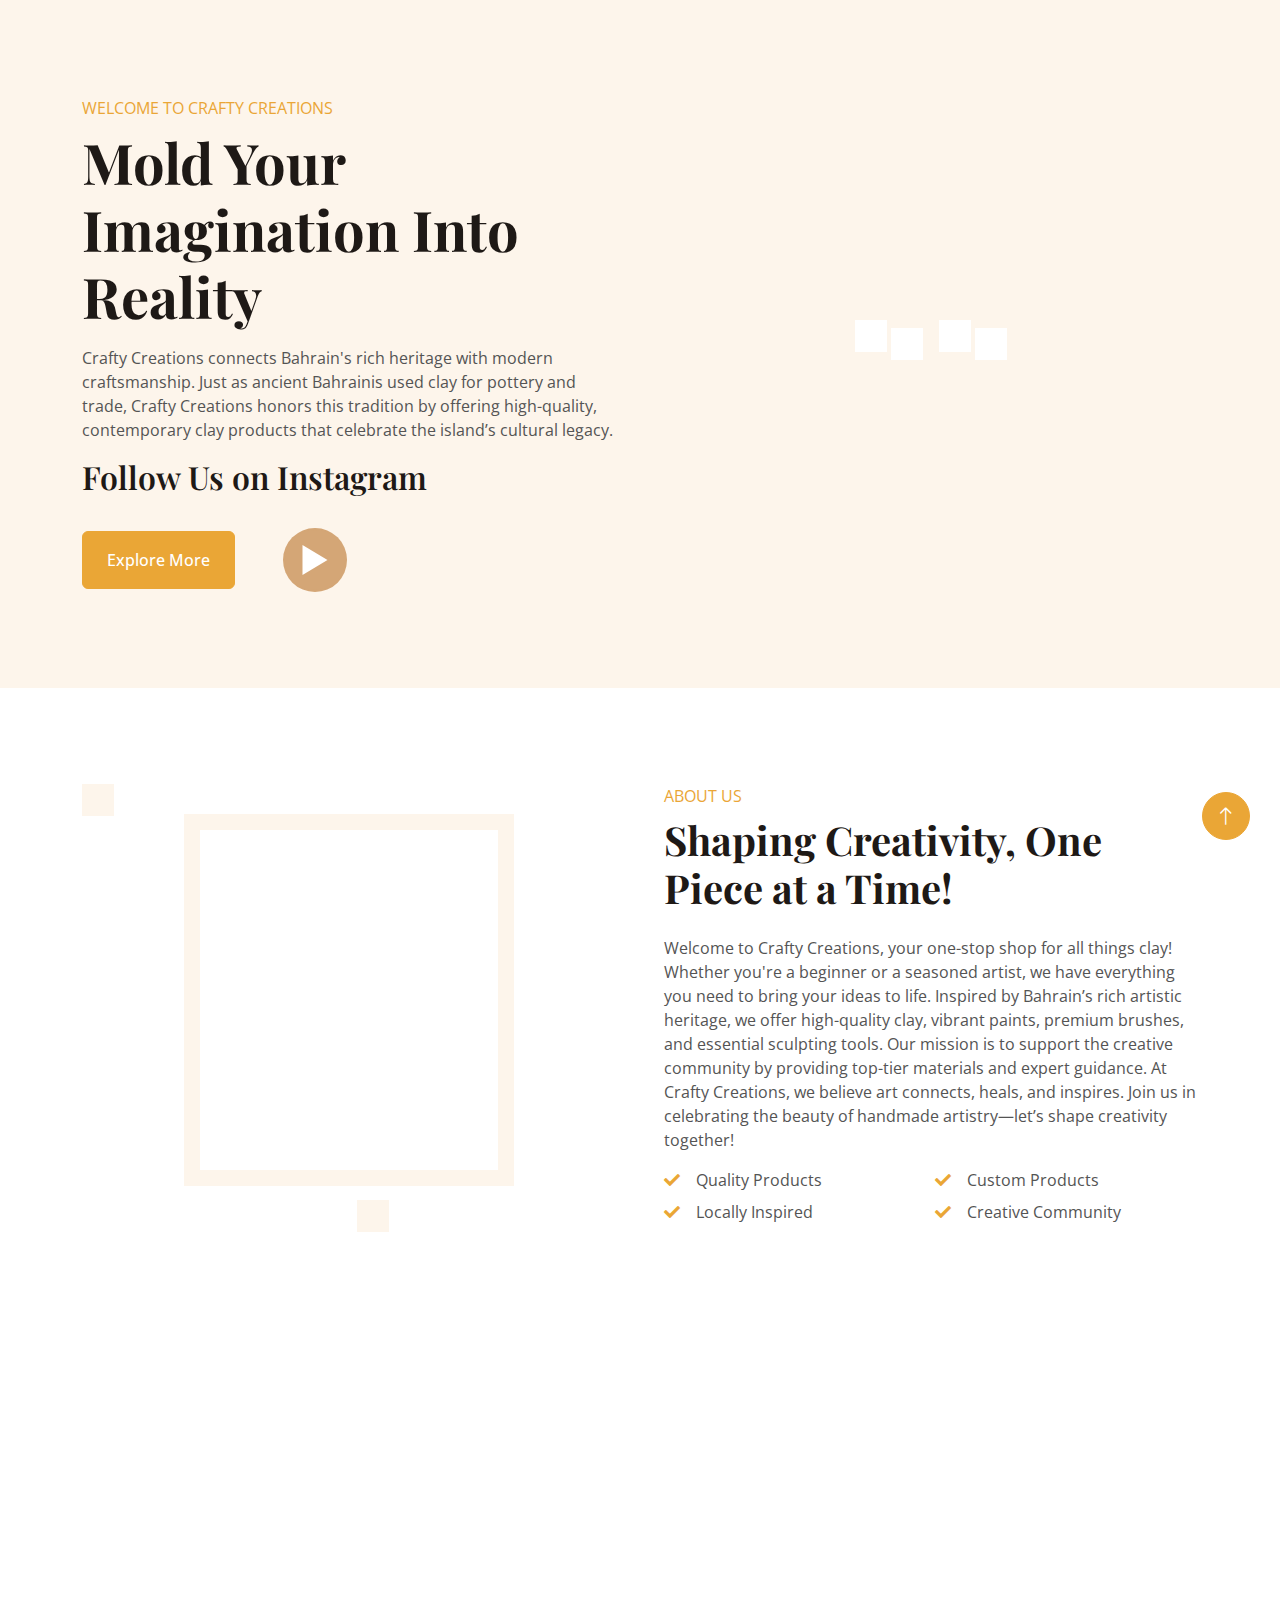
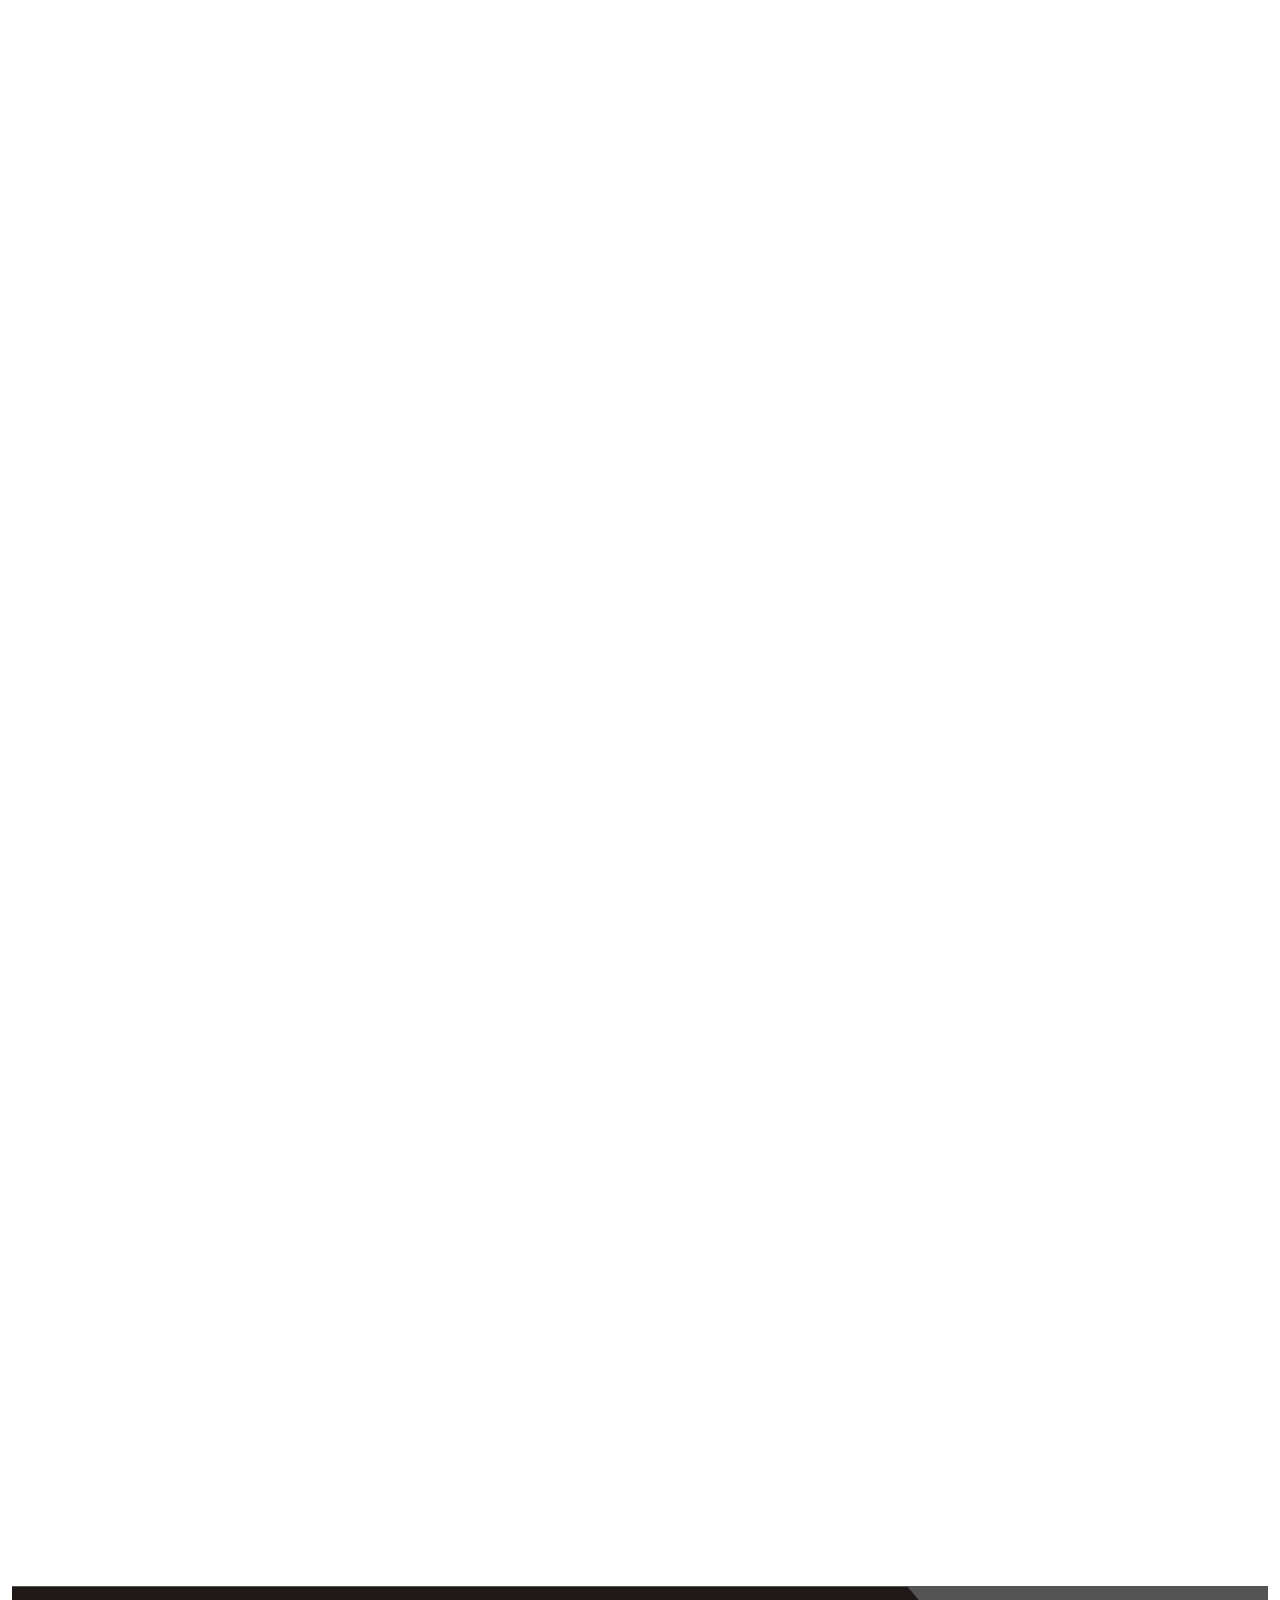
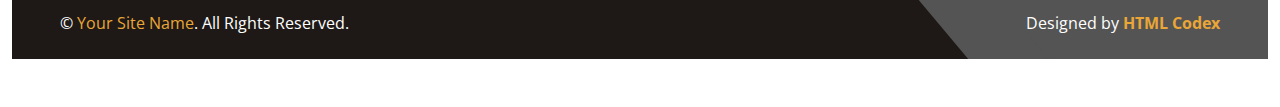
==== index.html @ e0c233e7 "Initial commit" ====
<!DOCTYPE html>
<html lang="en">

<head>
    <meta charset="utf-8">
    <title>Crafty Creations</title>
    <meta content="width=device-width, initial-scale=1.0" name="viewport">
    <meta content="" name="keywords">
    <meta content="" name="description">

    <!-- Favicon -->
    <link href="img/favicon.ico" rel="icon">

    <!-- Google Web Fonts -->
    <link rel="preconnect" href="https://fonts.googleapis.com">
    <link rel="preconnect" href="https://fonts.gstatic.com" crossorigin>
    <link
        href="https://fonts.googleapis.com/css2?family=Open+Sans:wght@400;500;600&family=Playfair+Display:wght@500;600;700&display=swap"
        rel="stylesheet">

    <!-- Icon Font Stylesheet -->
    <link href="https://cdnjs.cloudflare.com/ajax/libs/font-awesome/5.10.0/css/all.min.css" rel="stylesheet">
    <link href="https://cdn.jsdelivr.net/npm/bootstrap-icons@1.4.1/font/bootstrap-icons.css" rel="stylesheet">

    <!-- Libraries Stylesheet -->
    <link href="lib/animate/animate.min.css" rel="stylesheet">
    <link href="lib/owlcarousel/assets/owl.carousel.min.css" rel="stylesheet">
    <link href="lib/lightbox/css/lightbox.min.css" rel="stylesheet">

    <!-- Customized Bootstrap Stylesheet -->
    <link href="css/bootstrap.min.css" rel="stylesheet">

    <!-- Template Stylesheet -->
    <link href="css/style.css" rel="stylesheet">
</head>

<body>
    <!-- Spinner Start -->
    <div id="spinner"
        class="show bg-white position-fixed translate-middle w-100 vh-100 top-50 start-50 d-flex align-items-center justify-content-center">
        <div class="spinner-grow text-primary" role="status"></div>
    </div>
    <!-- Spinner End -->


    <!-- Navbar Start -->
    <nav class="navbar navbar-expand-lg bg-white navbar-light fixed-top shadow py-lg-0 px-4 px-lg-5 wow fadeIn"
        data-wow-delay="0.1s">
        <a href="index.html" class="navbar-brand d-block d-lg-none">
            <h1 class="text-primary">Crafty Creations</h1>
        </a>
        <button type="button" class="navbar-toggler" data-bs-toggle="collapse" data-bs-target="#navbarCollapse">
            <span class="navbar-toggler-icon"></span>
        </button>
        <div class="collapse navbar-collapse justify-content-between py-4 py-lg-0" id="navbarCollapse">
            <div class="navbar-nav ms-auto py-0">
                <a href="index.html" class="nav-item nav-link active">Home</a>
                <a href="about.html" class="nav-item nav-link">About</a>
                <a href="service.html" class="nav-item nav-link">Services</a>
            </div>
            <a href="index.html" class="navbar-brand bg-primary py-2 px-4 mx-3 d-none d-lg-block">
                <h1 class="text-white">Crafty Creations</h1>
            </a>
            <div class="navbar-nav me-auto py-0">
                <a href="project.html" class="nav-item nav-link">Projects</a>
                <div class="nav-item dropdown">
                    <a href="#" class="nav-link dropdown-toggle" data-bs-toggle="dropdown">Pages</a>
                    <div class="dropdown-menu rounded-0 shadow-sm border-0 m-0">
                        <a href="feature.html" class="dropdown-item">Features</a>
                        
                        <a href="404.html" class="dropdown-item">404 Page</a>
                    </div>
                </div>
                <a href="contact.html" class="nav-item nav-link">Contact</a>
            </div>
        </div>
    </nav>
    <!-- Navbar End -->


    <!-- Header Start -->
    <div class="container-fluid hero-header bg-light py-5 mb-5">
        <div class="container py-5">
            <div class="row g-5 align-items-center">
                <div class="col-lg-6">
                    <p class="text-primary text-uppercase mb-2 animated slideInDown">Welcome To Crafty Creations</p>
                    <h1 class="display-4 mb-3 animated slideInDown">Mold Your Imagination Into Reality</h1>
                    <p class="animated slideInDown">Crafty Creations connects Bahrain's rich heritage with modern craftsmanship. Just as ancient Bahrainis used clay for pottery and trade, Crafty Creations honors this tradition by offering high-quality, contemporary clay products that celebrate the island’s cultural legacy.</p>
                    <link rel="stylesheet"
                        href="https://cdnjs.cloudflare.com/ajax/libs/font-awesome/5.15.4/css/all.min.css">
    
                    <h2>Follow Us on Instagram</h2>
                    <div class="d-flex align-items-center pt-4 animated slideInDown">
                        <a href="service.html" class="btn btn-primary py-3 px-4 me-5">Explore More</a>
                        <!-- Play button with proper play symbol -->
                        <button type="button" class="btn-play" onclick="playInstagramReel()">
                            <span class="play-icon"></span>
                        </button>
                    </div>
                    <div id="instagramEmbed" style="display:none;">
                        <blockquote class="instagram-media"
                            data-instgrm-permalink="https://www.instagram.com/reel/DGLO7J0oOWx/?utm_source=ig_embed&amp;utm_campaign=loading"
                            data-instgrm-version="14"></blockquote>
                    </div>
                    <script async src="https://www.instagram.com/embed.js"></script>
                    <script>
                        function playInstagramReel() {
                            document.getElementById('instagramEmbed').style.display = 'block';
                            window.instgrm.Embeds.process();
                        }
                    </script>
                </div>
                <div class="col-lg-6 animated fadeIn">
                    <div class="row g-3">
                        <div class="col-6 text-end">
                            <img class="img-fluid bg-white p-3 w-100 mb-3" src="c:\Users\Rayed Tirmizi\Downloads\WhatsApp Image 2025-02-18 at 14.13.58.jpeg" alt="">
                            <img class="img-fluid bg-white p-3 w-50" src="c:\Users\Rayed Tirmizi\Downloads\WhatsApp Image 2025-02-18 at 14.13.58 (1).jpeg" alt="">
                        </div>
                        <div class="col-6">
                            <img class="img-fluid bg-white p-3 w-50 mb-3" src="c:\Users\Rayed Tirmizi\Downloads\WhatsApp Image 2025-02-18 at 14.13.59.jpeg" alt="">
                            <img class="img-fluid bg-white p-3 w-100" src="c:\Users\Rayed Tirmizi\Downloads\WhatsApp Image 2025-02-18 at 14.14.00.jpeg" alt="">
                        </div>
                    </div>
                </div>
            </div>
        </div>
    </div>
    
    <!-- Header End -->


    <!-- Video Modal Start -->
    <div class="modal modal-video fade" id="videoModal" tabindex="-1" aria-labelledby="exampleModalLabel"
        aria-hidden="true">
        <div class="modal-dialog">
            <div class="modal-content rounded-0">
                <div class="modal-header">
                    <h3 class="modal-title" id="exampleModalLabel">Youtube Video</h3>
                    <button type="button" class="btn-close" data-bs-dismiss="modal" aria-label="Close"></button>
                </div>
                <div class="modal-body">
                    <!-- 16:9 aspect ratio -->
                    <div class="ratio ratio-16x9">
                        <iframe class="embed-responsive-item" src="" id="video" allowfullscreen
                            allowscriptaccess="always" allow="autoplay"></iframe>
                    </div>
                </div>
            </div>
        </div>
    </div>
    <!-- Video Modal End -->


    <!-- About Start -->
    <div class="container-xxl py-5">
        <div class="container">
            <div class="row g-5">
                <div class="col-lg-6 wow fadeInUp" data-wow-delay="0.1s">
                    <div class="row g-3 img-twice position-relative h-100">
                        <div class="col-6">
                            <img class="img-fluid bg-light p-3" src="c:\Users\Rayed Tirmizi\Downloads\WhatsApp Image 2025-02-19 at 10.46.12.jpeg" alt="">
                        </div>
                        <div class="col-6 align-self-end">
                            <img class="img-fluid bg-light p-3" src="c:\Users\Rayed Tirmizi\Downloads\WhatsApp Image 2025-02-19 at 10.46.40.jpeg" alt="">
                        </div>
                    </div>
                </div>
                <div class="col-lg-6 wow fadeInUp" data-wow-delay="0.5s">
                    <div class="h-100">
                        <p class="text-primary text-uppercase mb-2">About Us</p>
                        <h1 class="display-6 mb-4">Shaping Creativity, One Piece at a Time!</h1>
                        <p>Welcome to Crafty Creations, your one-stop shop for all things clay! Whether you're a beginner or a seasoned artist, we have everything you need to bring your ideas to life. Inspired by Bahrain’s rich artistic heritage, we offer high-quality clay, vibrant paints, premium brushes, and essential sculpting tools. Our mission is to support the creative community by providing top-tier materials and expert guidance. At Crafty Creations, we believe art connects, heals, and inspires. Join us in celebrating the beauty of handmade artistry—let’s shape creativity together!</p>
                        <div class="row g-2 mb-4">
                            <div class="col-sm-6">
                                <i class="fa fa-check text-primary me-3"></i>Quality Products
                            </div>
                            <div class="col-sm-6">
                                <i class="fa fa-check text-primary me-3"></i>Custom Products
                            </div>
                            <div class="col-sm-6">
                                <i class="fa fa-check text-primary me-3"></i>Locally Inspired
                            </div>
                            <div class="col-sm-6">
                                <i class="fa fa-check text-primary me-3"></i>Creative Community
                            </div>
                        </div>
                    </div>
                </div>
            </div>
        </div>
    </div>
    <!-- About End -->


    <!-- Facts Start -->
    <div class="container-xxl py-5">
        <div class="container">
            <div class="text-center mx-auto wow fadeInUp" data-wow-delay="0.1s" style="max-width: 500px;">
                <p class="text-primary text-uppercase mb-2">Why Choose Us!</p>
                <h1 class="display-6 mb-5">Choose Excellence, Choose Crafty Creations</h1>
            </div>
            <div class="row g-3">
                <div class="col-lg-4 col-md-6 pt-lg-5 wow fadeInUp" data-wow-delay="0.1s">
                    <div class="fact-item bg-light text-center h-100 p-5">
                        
                        <h4 class="mb-3">Top-Quality Materials</h4>
                        <span>We offer only the highest quality clay, paints, brushes, and tools, ensuring your art projects stand the test of time.</span>
                    </div>
                </div>
                <div class="col-lg-4 col-md-6 wow fadeInUp" data-wow-delay="0.3s">
                    <div class="fact-item bg-light text-center h-100 p-5">
                        
                        <h4 class="mb-3">Bahrain-Inspired Craftsmanship</h4>
                        <span>Each of our products is infused with the rich cultural heritage of Bahrain, adding a unique flair to your creations.</span>
                    </div>
                </div>
                <div class="col-lg-4 col-md-6 pt-lg-5 wow fadeInUp" data-wow-delay="0.5s">
                    <div class="fact-item bg-light text-center h-100 p-5">
                      
                        <h4 class="mb-3">Wide Range of Products</h4>
                        <span> From premium clays to decorative brushes and specialty tools, we provide everything you need in one place, making it easier for you to create.</span>
                    </div>
                </div>
            </div>
        </div>
    </div>
    <!-- Facts End -->


    <!-- Service Start -->
    <div class="container-xxl py-5">
        <div class="container">
            <div class="text-center mx-auto mb-5 wow fadeInUp" data-wow-delay="0.1s" style="max-width: 500px;">
                <p class="text-primary text-uppercase mb-2">Our Product</p>
                <h1 class="display-6 mb-0">Capture the Essence of Creativity with Our Unique Collections.</h1>
            </div>
            <div class="row g-3">
                <div class="col-lg-3 col-md-6 wow fadeInUp" data-wow-delay="0.1s">
                    <div class="row g-3">
                        <div class="col-12">
                            <div class="project-item">
                                <img class="img-fluid" src="c:\Users\Rayed Tirmizi\Downloads\QC4A9918.jpg" alt="">
                                <a class="project-title h5 mb-0" href="img/project-5.jpg" data-lightbox="project">
                                 Dilman Starter
                                </a>
                            </div>
                        </div>
                        <div class="col-12">
                            <div class="project-item">
                                <img class="img-fluid" src="c:\Users\Rayed Tirmizi\Downloads\QC4A9944.jpg" alt="">
                                <a class="project-title h5 mb-0" href="img/project-1.jpg" data-lightbox="project">
                                    Dilman grand
                                </a>
                            </div>
                        </div>
                    </div>
                </div>
                <div class="col-lg-3 col-md-6 wow fadeInUp" data-wow-delay="0.3s">
                    <div class="row g-3">
                        <div class="col-12">
                            <div class="project-item">
                                <img class="img-fluid" src="c:\Users\Rayed Tirmizi\Downloads\QC4A9938.jpg" alt="">
                                <a class="project-title h5 mb-0" href="img/project-2.jpg" data-lightbox="project">
                                    Pearl of the gulf
                                </a>
                            </div>
                        </div>
                        <div class="col-12">
                            <div class="project-item">
                                <img class="img-fluid" src="c:\Users\Rayed Tirmizi\Downloads\QC4A9944.jpg" alt="">
                                <a class="project-title h5 mb-0" href="img/project-6.jpg" data-lightbox="project">
                                  Mini Dilman Potter
                                </a>
                            </div>
                        </div>
                    </div>
                </div>
                <div class="col-lg-3 col-md-6 wow fadeInUp" data-wow-delay="0.5s">
                    <div class="row g-3">
                        <div class="col-12">
                            <div class="project-item">
                                <img class="img-fluid" src="c:\Users\Rayed Tirmizi\Downloads\QC4A9944.jpg" alt="">
                                <a class="project-title h5 mb-0" href="img/project-7.jpg" data-lightbox="project">
                                    Souq Set
                                </a>
                            
                        </div>
                    </div>
                </div>
            </div>
        </div>
    </div>
    <!-- Service End -->


    <!-- Project Start -->
    <div class="container-xxl py-5">
        <div class="container">
            <div class="text-center mx-auto mb-5 wow fadeInUp" data-wow-delay="0.1s" style="max-width: 500px;">
                <p class="text-primary text-uppercase mb-2">Inspiration Hub</p>
                <h1 class="display-6 mb-0">Inspiring Your Next Masterpiece</h1>
            </div>
            <div class="row g-3">
                <div class="col-lg-3 col-md-6 wow fadeInUp" data-wow-delay="0.1s">
                    <div class="row g-3">
                        <div class="col-12">
                            <div class="project-item">
                                <img class="img-fluid" src="c:\Users\Rayed Tirmizi\Downloads\68bb81dae8a74ec47cb810b13fac7555.jpg" alt="">
                                <a class="project-title h5 mb-0" href="img/project-5.jpg" data-lightbox="project">
                                    incense stick holder
                                </a>
                            </div>
                        </div>
                        <div class="col-12">
                            <div class="project-item">
                                <img class="img-fluid" src="c:\Users\Rayed Tirmizi\Downloads\IMG_6633-1.jpeg" alt="">
                                <a class="project-title h5 mb-0" href="img/project-1.jpg" data-lightbox="project">
                                    Affectionate Art
                                </a>
                            </div>
                        </div>
                    </div>
                </div>
                <div class="col-lg-3 col-md-6 wow fadeInUp" data-wow-delay="0.3s">
                    <div class="row g-3">
                        <div class="col-12">
                            <div class="project-item">
                                <img class="img-fluid" src="c:\Users\Rayed Tirmizi\Downloads\xdk31ef0ji291.webp" alt="">
                                <a class="project-title h5 mb-0" href="img/project-2.jpg" data-lightbox="project">
                                    ClayVision Mug
                                </a>
                            </div>
                        </div>
                        <div class="col-12">
                            <div class="project-item">
                                <img class="img-fluid" src="c:\Users\Rayed Tirmizi\Downloads\675904954c80290a783af034b1f913fa.jpg" alt="">
                                <a class="project-title h5 mb-0" href="img/project-6.jpg" data-lightbox="project">
                                    The Jewel Keeper
                                </a>
                            </div>
                        </div>
                    </div>
                </div>
                <div class="col-lg-3 col-md-6 wow fadeInUp" data-wow-delay="0.5s">
                    <div class="row g-3">
                        <div class="col-12">
                            <div class="project-item">
                                <img class="img-fluid" src="c:\Users\Rayed Tirmizi\Downloads\2d365665f69b2cad102252dfb1f46785.jpg" alt="">
                                <a class="project-title h5 mb-0" href="img/project-7.jpg" data-lightbox="project">
                                    Sculpted XO Game
                                </a>
                            </div>
                        </div>
                        <div class="col-12">
                            <div class="project-item">
                                <img class="img-fluid" src="c:\Users\Rayed Tirmizi\Downloads\9e01523072ebdec8566aea7abc01f1b8.jpg" alt="">
                                <a class="project-title h5 mb-0" href="img/project-3.jpg" data-lightbox="project">
                                    Clay Sip
                                </a>
                            </div>
                        </div>
                    </div>
                </div>
                <div class="col-lg-3 col-md-6 wow fadeInUp" data-wow-delay="0.7s">
                    <div class="row g-3">
                        <div class="col-12">
                            <div class="project-item">
                                <img class="img-fluid" src="c:\Users\Rayed Tirmizi\Downloads\00ca5377c846350bc6e32de6713359bc - Copy.jpg" alt="">
                                <a class="project-title h5 mb-0" href="img/project-4.jpg" data-lightbox="project">
                                    Clay Blossom
                                </a>
                            </div>
                        </div>
                        <div class="col-12">
                            <div class="project-item">
                                <img class="img-fluid" src="c:\Users\Rayed Tirmizi\Downloads\64bcd21c46293c4bdbabb92df45fcedb.jpg" alt="">
                                <a class="project-title h5 mb-0" href="img/project-8.jpg" data-lightbox="project">
                                    OctoSculpt
                                </a>
                            </div>
                        </div>
                    </div>
                </div>
            </div>
        </div>
    </div>
    <!-- Project End -->


   


   


    <!-- Footer Start -->
    <div class="container-fluid footer position-relative bg-dark text-white-50 mt-5 py-5 px-4 px-lg-5 wow fadeIn" data-wow-delay="0.1s">
        <div class="row g-5 py-5">
            <div class="col-lg-6 pe-lg-5">
                <a href="index.html" class="navbar-brand">
                    <h1 class="display-5 text-primary">Crafty Creations</h1>
                </a>
                <p> Crafty Creations connects Bahrain's rich heritage with modern craftsmanship. Just as ancient Bahrainis used clay for pottery and trade, Crafty Creations honors this tradition by offering high-quality, contemporary clay products that celebrate the island’s cultural legacy..</p>
                <p><i class="fa fa-map-marker-alt me-2"></i>Marassi Galleria Mall </p>
                <p><i class="fa fa-phone-alt me-2"></i>39800680</p>
                <p><i class="fa fa-envelope me-2"></i>Craftycreationsbahrain@gmail.com</p>
                <div class="d-flex justify-content-start mt-4">
                    <a class="btn btn-square btn-outline-primary rounded-circle me-2" href="#"><i class="fab fa-twitter"></i></a>
                    <a class="btn btn-square btn-outline-primary rounded-circle me-2" href="#"><i class="fab fa-facebook-f"></i></a>
                    <a class="btn btn-square btn-outline-primary rounded-circle me-2" href="#"><i class="fab fa-linkedin-in"></i></a>
                    <a class="btn btn-square btn-outline-primary rounded-circle me-2" href="#"><i class="fab fa-instagram"></i></a>
                </div>
            </div>
            <div class="col-lg-6 ps-lg-5">
                <div class="row g-5">
                    <div class="col-sm-6">
                        <h4 class="text-light mb-4">Quick Links</h4>
                        <a class="btn btn-link" href="">About Us</a>
                        <a class="btn btn-link" href="">Contact Us</a>
                        <a class="btn btn-link" href="">Our Services</a>
                        <a class="btn btn-link" href="">Terms & Condition</a>
                        <a class="btn btn-link" href="">Support</a>
                    </div>
                    <div class="col-sm-6">
                        <h4 class="text-light mb-4">Popular Links</h4>
                        <a class="btn btn-link" href="">About Us</a>
                        <a class="btn btn-link" href="">Contact Us</a>
                        <a class="btn btn-link" href="">Our Services</a>
                        <a class="btn btn-link" href="">Terms & Condition</a>
                        <a class="btn btn-link" href="">Support</a>
                    </div>
                    <div class="col-sm-12">
                        <h4 class="text-light mb-4">Newsletter</h4>
                        <div class="w-100">
                            <div class="input-group">
                                <input type="text" class="form-control border-0 bg-secondary" style="padding: 20px 30px;" placeholder="Your Email Address"><button class="btn btn-primary px-4">Sign Up</button>
                            </div>
                        </div>
                    </div>
                </div>
            </div>
        </div>
    </div>
    <!-- Footer End -->


    <!-- Copyright Start -->
    <div class="container-fluid bg-dark text-white border-top border-secondary px-0">
        <div class="d-flex flex-column flex-md-row justify-content-between">
            <div class="py-4 px-5 text-center text-md-start">
                <p class="mb-0">&copy; <a class="text-primary" href="#">Your Site Name</a>. All Rights Reserved.</p>
            </div>
            <div class="py-4 px-5 bg-secondary footer-shape position-relative text-center text-md-end">
                <!--/*** This template is free as long as you keep the footer author’s credit link/attribution link/backlink. If you'd like to use the template without the footer author’s credit link/attribution link/backlink, you can purchase the Credit Removal License from "https://htmlcodex.com/credit-removal". Thank you for your support. ***/-->
                <p class="mb-0">Designed by <a class="text-primary fw-bold" href="https://htmlcodex.com">HTML Codex</a>
                </p>
            </div>
        </div>
    </div>
    <!-- Copyright End -->


    <!-- Back to Top -->
    <a href="#" class="btn btn-lg btn-primary btn-lg-square rounded-circle back-to-top"><i
            class="bi bi-arrow-up"></i></a>


    <!-- JavaScript Libraries -->
    <script src="https://code.jquery.com/jquery-3.4.1.min.js"></script>
    <script src="https://cdn.jsdelivr.net/npm/bootstrap@5.0.0/dist/js/bootstrap.bundle.min.js"></script>
    <script src="lib/wow/wow.min.js"></script>
    <script src="lib/easing/easing.min.js"></script>
    <script src="lib/waypoints/waypoints.min.js"></script>
    <script src="lib/counterup/counterup.min.js"></script>
    <script src="lib/owlcarousel/owl.carousel.min.js"></script>
    <script src="lib/lightbox/js/lightbox.min.js"></script>

    <!-- Template Javascript -->
    <script src="js/main.js"></script>
</body>

</html>
---- css/style.css ----
/********** Template CSS **********/
:root {
    --primary: #d4a676;
    --secondary: #545454;
    --light: #FDF5EB;
    --dark: #1E1916;
}

.back-to-top {
    position: fixed;
    display: none;
    right: 30px;
    bottom: 60px;
    z-index: 99;
}
.btn-play {
    width: 70px;
    height: 70px;
    border: none;
    background-color: transparent;
    position: relative;
    cursor: pointer;
    transition: transform 0.3s ease;
}

.btn-play .play-icon {
    position: absolute;
    top: 50%;
    left: 50%;
    transform: translate(-50%, -50%) rotate(0deg);
    width: 0;
    height: 0;
    border-left: 25px solid white;
    border-top: 15px solid transparent;
    border-bottom: 15px solid transparent;
}

.btn-play:hover {
    transform: scale(1.1);
}

/*** Spinner ***/
#spinner {
    opacity: 0;
    visibility: hidden;
    transition: opacity .5s ease-out, visibility 0s linear .5s;
    z-index: 99999;
}

#spinner.show {
    transition: opacity .5s ease-out, visibility 0s linear 0s;
    visibility: visible;
    opacity: 1;
}


/*** Button ***/
.btn {
    font-weight: 500;
    transition: .5s;
}

.btn.btn-primary {
    color: #FFFFFF;
}

.btn-square {
    width: 38px;
    height: 38px;
}

.btn-sm-square {
    width: 32px;
    height: 32px;
}

.btn-lg-square {
    width: 48px;
    height: 48px;
}

.btn-square,
.btn-sm-square,
.btn-lg-square {
    padding: 0;
    display: flex;
    align-items: center;
    justify-content: center;
    font-weight: normal;
}


/*** Navbar ***/
.navbar.fixed-top {
    display: none;
    transition: .5s;
}

.navbar .navbar-nav .nav-link {
    padding: 20px 15px;
    color: var(--dark);
    font-size: 18px;
    font-weight: 600;
    outline: none;
}

.navbar .navbar-nav .nav-link:hover,
.navbar .navbar-nav .nav-link.active {
    color: var(--primary);
}

@media (max-width: 991.98px) {
    .navbar .navbar-nav .nav-link  {
        padding: 10px 0;
    }
}

.navbar .dropdown-toggle::after {
    border: none;
    content: "\f107";
    font-family: "Font Awesome 5 Free";
    font-weight: 900;
    vertical-align: middle;
    margin-left: 8px;
}

@media (min-width: 992px) {
    .navbar .nav-item .dropdown-menu {
        display: block;
        border: none;
        margin-top: 0;
        top: 150%;
        right: 15px;
        opacity: 0;
        visibility: hidden;
        transition: .5s;
    }

    .navbar .nav-item:hover .dropdown-menu {
        top: 100%;
        visibility: visible;
        transition: .5s;
        opacity: 1;
    }
}


/*** Header ***/
.btn-play {
    position: relative;
    display: block;
    box-sizing: content-box;
    width: 16px;
    height: 26px;
    border-radius: 100%;
    border: none;
    outline: none !important;
    padding: 18px 20px 20px 28px;
    background: var(--primary);
}

.btn-play:before {
    content: "";
    position: absolute;
    z-index: 0;
    left: 50%;
    top: 50%;
    transform: translateX(-50%) translateY(-50%);
    display: block;
    width: 60px;
    height: 60px;
    background: var(--primary);
    border-radius: 100%;
    animation: pulse-border 1500ms ease-out infinite;
}

.btn-play:after {
    content: "";
    position: absolute;
    z-index: 1;
    left: 50%;
    top: 50%;
    transform: translateX(-50%) translateY(-50%);
    display: block;
    width: 60px;
    height: 60px;
    background: var(--primary);
    border-radius: 100%;
    transition: all 200ms;
}

.btn-play span {
    display: block;
    position: relative;
    z-index: 3;
    width: 0;
    height: 0;
    left: -1px;
    border-left: 16px solid #FFFFFF;
    border-top: 11px solid transparent;
    border-bottom: 11px solid transparent;
}

@keyframes pulse-border {
    0% {
        transform: translateX(-50%) translateY(-50%) translateZ(0) scale(1);
        opacity: 1;
    }

    100% {
        transform: translateX(-50%) translateY(-50%) translateZ(0) scale(2);
        opacity: 0;
    }
}

.modal-video .modal-dialog {
    position: relative;
    max-width: 800px;
    margin: 60px auto 0 auto;
}

.modal-video .modal-body {
    position: relative;
    padding: 0px;
}

.modal-video .close {
    position: absolute;
    width: 30px;
    height: 30px;
    right: 0px;
    top: -30px;
    z-index: 999;
    font-size: 30px;
    font-weight: normal;
    color: #FFFFFF;
    background: #000000;
    opacity: 1;
}

.hero-header .breadcrumb-item+.breadcrumb-item::before {
    color: var(--secondary);
}


/*** Facts ***/
.fact-item {
    transition: .3s;
}

.fact-item:hover {
    margin-top: -10px;
    background: #FFFFFF !important;
    box-shadow: 0 0 45px rgba(0, 0, 0, .07);
}


/*** About ***/
.img-twice::before {
    position: absolute;
    content: "";
    width: 60%;
    height: 80%;
    top: 10%;
    left: 20%;
    border: 1rem solid var(--light);
    z-index: -1;
}


/*** Service ***/
.service-item,
.service-item * {
    transition: .3s;
}

.service-item:hover {
    margin-top: -10px;
    background: var(--primary) !important;
}

.service-item:hover * {
    color: var(--light);
}

.service-item .service-overlay {
    position: absolute;
    width: 100%;
    height: 100%;
    top: 0;
    left: 0;
    display: flex;
    align-items: center;
    justify-content: center;
    background: rgba(0, 0, 0, .5);
    overflow: hidden;
    opacity: 0;
    transition: .5s;
}

.service-item:hover .service-overlay {
    opacity: 1;
}


/*** Project ***/
.project-item {
    position: relative;
}

.project-item .project-title {
    position: absolute;
    top: auto;
    right: 1rem;
    bottom: 1rem;
    left: 1rem;
    padding: 1rem;
    text-align: center;
    background: #FFFFFF;
    transition: .5s;
}

.project-item:hover .project-title {
    color: #FFFFFF;
    background: var(--primary);
}


/*** Team ***/
.team-img::after {
    position: absolute;
    content: "";
    width: 0;
    height: 0;
    bottom: 0px;
    left: 50%;
    transform: translateX(-50%);
    border: 30px solid;
    border-color: transparent transparent #FFFFFF transparent;      
}

@media (min-width: 576px) {
    .flex-sm-row .team-img::after,
    .flex-lg-row-reverse .team-img::after {
        top: 50%;
        right: 0;
        bottom: auto;
        left: auto;
        transform: translateY(-50%);
        border-color: transparent #FFFFFF transparent transparent;
    }
}

@media (min-width: 576px) and (max-width: 991.98px) {
    .flex-sm-row-reverse .team-img::after {
        top: 50%;
        right: auto;
        bottom: auto;
        left: 0;
        transform: translateY(-50%);
        border-color: transparent transparent transparent #FFFFFF;
    }
}

@media (min-width: 992px) {
    .flex-lg-row-reverse .team-img::after,
    .flex-sm-row-reverse .team-img::after {
        top: 50%;
        right: auto;
        bottom: auto;
        left: 0;
        transform: translateY(-50%);
        border-color: transparent transparent transparent #FFFFFF;
    }

    .flex-sm-row-reverse.flex-lg-row .team-img::after {
        top: 50%;
        right: 0;
        bottom: auto;
        left: auto;
        transform: translateY(-50%);
        border-color: transparent #FFFFFF transparent transparent;
    }
}


/*** Testimonial ***/
.testimonial-carousel .owl-item .testimonial-item img {
    width: 60px;
    height: 60px;
}

.testimonial-carousel .owl-item .testimonial-item,
.testimonial-carousel .owl-item .testimonial-item * {
    transition: .5s;
}

.testimonial-carousel .owl-item.center .testimonial-item {
    background: var(--primary) !important;
}

.testimonial-carousel .owl-item.center .testimonial-item * {
    color: #FFFFFF !important;
}

.testimonial-carousel .owl-nav {
    margin-top: 30px;
    display: flex;
    justify-content: center;
}

.testimonial-carousel .owl-nav .owl-prev,
.testimonial-carousel .owl-nav .owl-next {
    margin: 0 12px;
    width: 50px;
    height: 50px;
    display: flex;
    align-items: center;
    justify-content: center;
    border-radius: 50px;
    font-size: 22px;
    color: var(--light);
    background: var(--primary);
    transition: .5s;
}

.testimonial-carousel .owl-nav .owl-prev:hover,
.testimonial-carousel .owl-nav .owl-next:hover {
    color: var(--primary);
    background: var(--dark);
}


/*** Footer ***/
@media (min-width: 992px) {
    .footer::after {
        position: absolute;
        content: "";
        width: 1px;
        height: 100%;
        top: 0;
        left: 50%;
        background: var(--secondary);
    }
}

.footer-shape::before {
    position: absolute;
    content: "";
    width: 80px;
    height: 100%;
    top: 0;
    left: -40px;
    background: var(--secondary);
    transform: skew(40deg);
}

.footer .btn.btn-link {
    display: block;
    margin-bottom: 5px;
    padding: 0;
    text-align: left;
    color: rgba(255, 255, 255, .5);
    font-weight: normal;
    text-transform: capitalize;
    transition: .3s;
}

.footer .btn.btn-link::before {
    position: relative;
    content: "\f105";
    font-family: "Font Awesome 5 Free";
    font-weight: 900;
    color: rgba(255, 255, 255, .5);
    margin-right: 10px;
}

.footer .btn.btn-link:hover {
    color: var(--primary);
    letter-spacing: 1px;
    box-shadow: none;
}
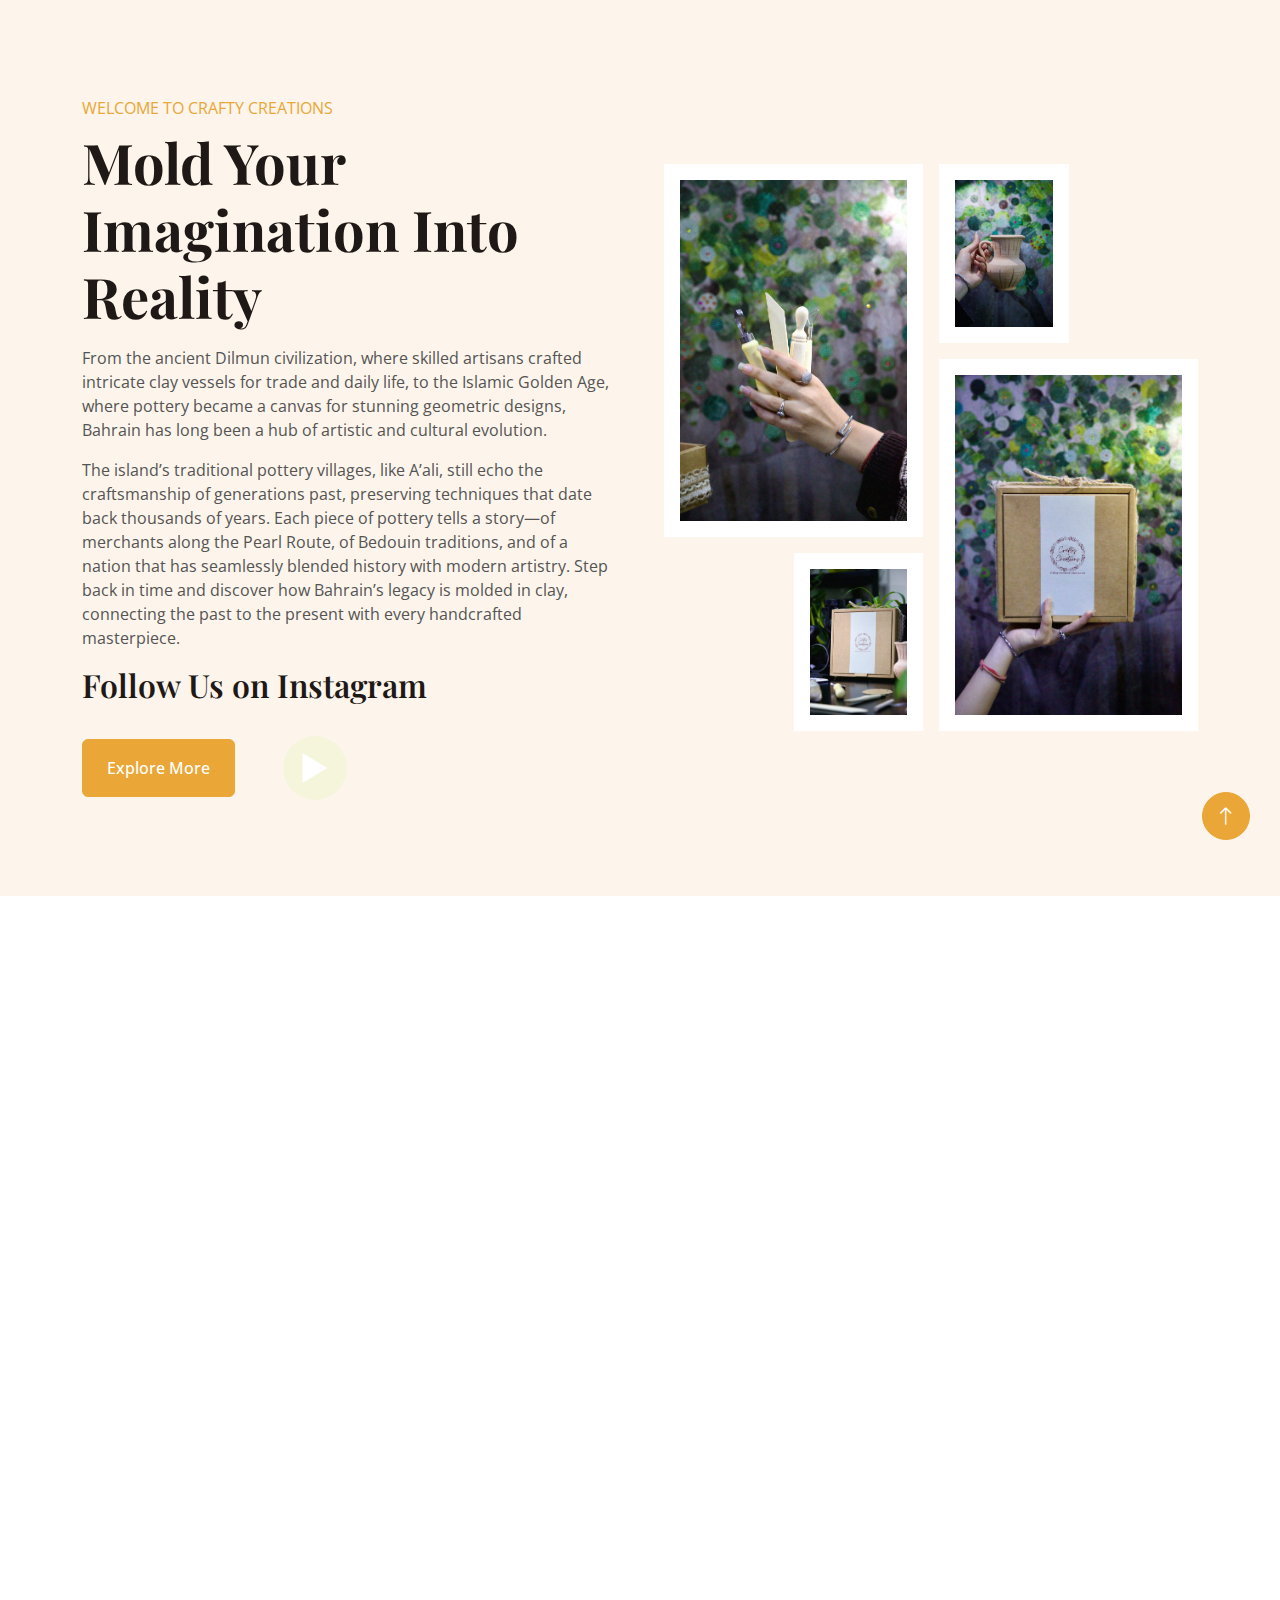
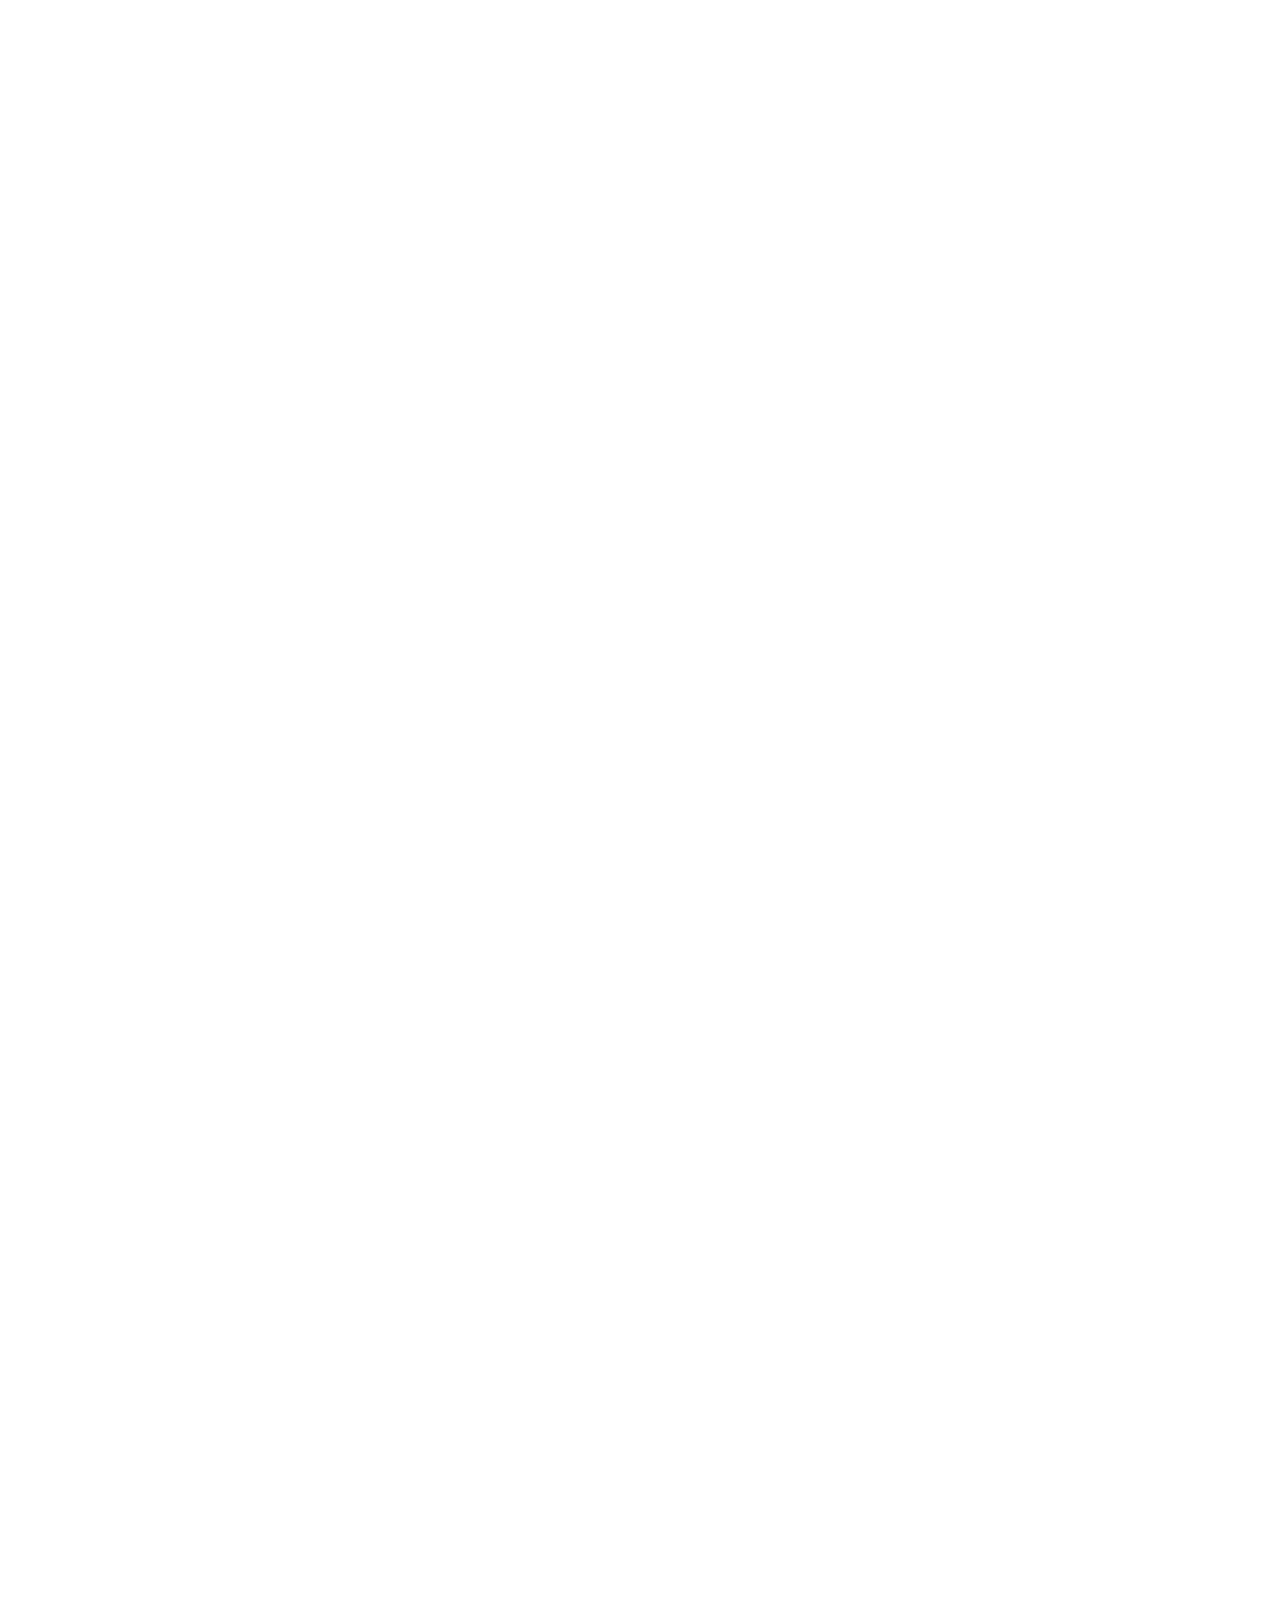
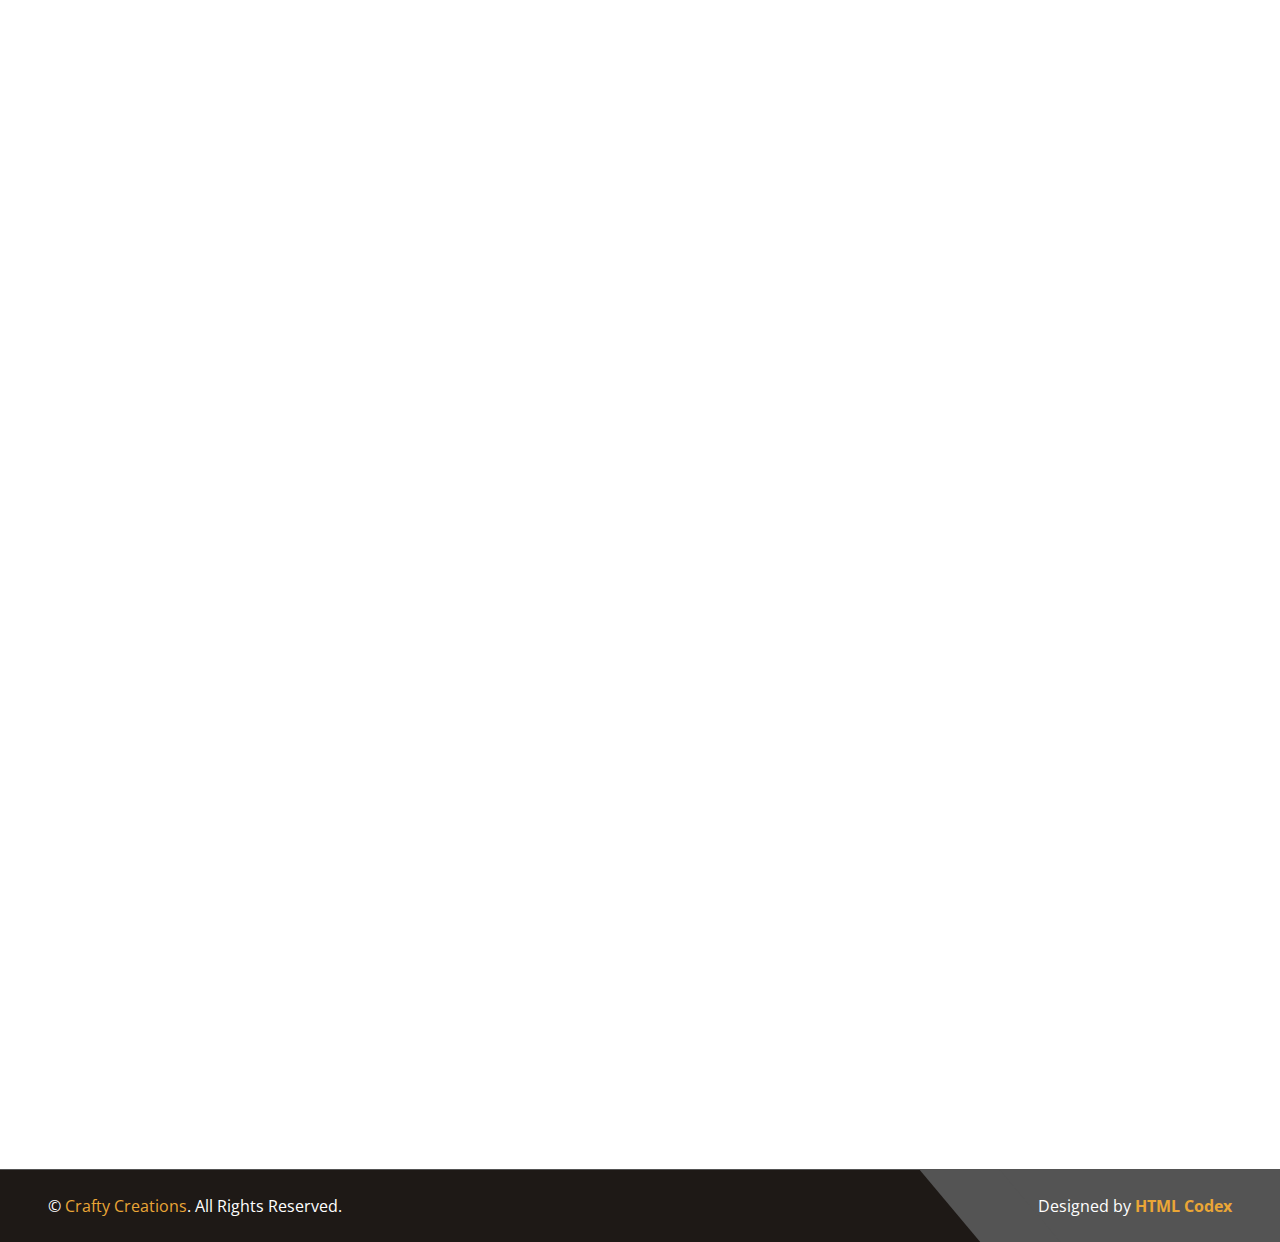
==== commit 0de18fd7: "Initial commit" ====
--- a/index.html
+++ b/index.html
@@ -85,7 +85,9 @@
                 <div class="col-lg-6">
                     <p class="text-primary text-uppercase mb-2 animated slideInDown">Welcome To Crafty Creations</p>
                     <h1 class="display-4 mb-3 animated slideInDown">Mold Your Imagination Into Reality</h1>
-                    <p class="animated slideInDown">Crafty Creations connects Bahrain's rich heritage with modern craftsmanship. Just as ancient Bahrainis used clay for pottery and trade, Crafty Creations honors this tradition by offering high-quality, contemporary clay products that celebrate the island’s cultural legacy.</p>
+                    <p class="animated slideInDown">From the ancient Dilmun civilization, where skilled artisans crafted intricate clay vessels for trade and daily life, to the Islamic Golden Age, where pottery became a canvas for stunning geometric designs, Bahrain has long been a hub of artistic and cultural evolution. </p><p>The island’s traditional pottery villages, like A’ali, still echo the craftsmanship of generations past, preserving techniques that date back thousands of years. Each piece of pottery tells a story—of merchants along the Pearl Route, of Bedouin traditions, and of a nation that has seamlessly blended history with modern artistry. 
+
+                        Step back in time and discover how Bahrain’s legacy is molded in clay, connecting the past to the present with every handcrafted masterpiece.</p>
                     <link rel="stylesheet"
                         href="https://cdnjs.cloudflare.com/ajax/libs/font-awesome/5.15.4/css/all.min.css">
     
@@ -113,12 +115,12 @@
                 <div class="col-lg-6 animated fadeIn">
                     <div class="row g-3">
                         <div class="col-6 text-end">
-                            <img class="img-fluid bg-white p-3 w-100 mb-3" src="c:\Users\Rayed Tirmizi\Downloads\WhatsApp Image 2025-02-18 at 14.13.58.jpeg" alt="">
-                            <img class="img-fluid bg-white p-3 w-50" src="c:\Users\Rayed Tirmizi\Downloads\WhatsApp Image 2025-02-18 at 14.13.58 (1).jpeg" alt="">
+                            <img class="img-fluid bg-white p-3 w-100 mb-3" src="pics/hand.jpg" alt="">
+                            <img class="img-fluid bg-white p-3 w-50" src="pics/box.jpg" alt="">
                         </div>
                         <div class="col-6">
-                            <img class="img-fluid bg-white p-3 w-50 mb-3" src="c:\Users\Rayed Tirmizi\Downloads\WhatsApp Image 2025-02-18 at 14.13.59.jpeg" alt="">
-                            <img class="img-fluid bg-white p-3 w-100" src="c:\Users\Rayed Tirmizi\Downloads\WhatsApp Image 2025-02-18 at 14.14.00.jpeg" alt="">
+                            <img class="img-fluid bg-white p-3 w-50 mb-3" src="pics/pot.jpg" alt="">
+                            <img class="img-fluid bg-white p-3 w-100" src="pics/otherhand.jpg" alt="">
                         </div>
                     </div>
                 </div>
@@ -158,10 +160,10 @@
                 <div class="col-lg-6 wow fadeInUp" data-wow-delay="0.1s">
                     <div class="row g-3 img-twice position-relative h-100">
                         <div class="col-6">
-                            <img class="img-fluid bg-light p-3" src="c:\Users\Rayed Tirmizi\Downloads\WhatsApp Image 2025-02-19 at 10.46.12.jpeg" alt="">
+                            <img class="img-fluid bg-light p-3" src="pics/openbox.jpg" alt="">
                         </div>
                         <div class="col-6 align-self-end">
-                            <img class="img-fluid bg-light p-3" src="c:\Users\Rayed Tirmizi\Downloads\WhatsApp Image 2025-02-19 at 10.46.40.jpeg" alt="">
+                            <img class="img-fluid bg-light p-3" src="pics/onemorehand.jpg" alt="">
                         </div>
                     </div>
                 </div>
@@ -239,17 +241,17 @@
                     <div class="row g-3">
                         <div class="col-12">
                             <div class="project-item">
-                                <img class="img-fluid" src="c:\Users\Rayed Tirmizi\Downloads\QC4A9918.jpg" alt="">
+                                <img class="img-fluid" src="pics/dilmunstarter.jpg" alt="">
                                 <a class="project-title h5 mb-0" href="img/project-5.jpg" data-lightbox="project">
-                                 Dilman Starter
-                                </a>
-                            </div>
-                        </div>
-                        <div class="col-12">
-                            <div class="project-item">
-                                <img class="img-fluid" src="c:\Users\Rayed Tirmizi\Downloads\QC4A9944.jpg" alt="">
+                                 Dilmun Starter
+                                </a>
+                            </div>
+                        </div>
+                        <div class="col-12">
+                            <div class="project-item">
+                                <img class="img-fluid" src="pics/dilmungrand.jpg" alt="">
                                 <a class="project-title h5 mb-0" href="img/project-1.jpg" data-lightbox="project">
-                                    Dilman grand
+                                    Dilmun Grand
                                 </a>
                             </div>
                         </div>
@@ -259,7 +261,7 @@
                     <div class="row g-3">
                         <div class="col-12">
                             <div class="project-item">
-                                <img class="img-fluid" src="c:\Users\Rayed Tirmizi\Downloads\QC4A9938.jpg" alt="">
+                                <img class="img-fluid" src="pics/pearlofthegulf.jpg" alt="">
                                 <a class="project-title h5 mb-0" href="img/project-2.jpg" data-lightbox="project">
                                     Pearl of the gulf
                                 </a>
@@ -267,9 +269,9 @@
                         </div>
                         <div class="col-12">
                             <div class="project-item">
-                                <img class="img-fluid" src="c:\Users\Rayed Tirmizi\Downloads\QC4A9944.jpg" alt="">
+                                <img class="img-fluid" src="pics/dilmunmini.jpg" alt="">
                                 <a class="project-title h5 mb-0" href="img/project-6.jpg" data-lightbox="project">
-                                  Mini Dilman Potter
+                                  Mini Dilmun Potter
                                 </a>
                             </div>
                         </div>
@@ -279,11 +281,11 @@
                     <div class="row g-3">
                         <div class="col-12">
                             <div class="project-item">
-                                <img class="img-fluid" src="c:\Users\Rayed Tirmizi\Downloads\QC4A9944.jpg" alt="">
+                                <img class="img-fluid" src="pics/souqset.jpg" alt="">
                                 <a class="project-title h5 mb-0" href="img/project-7.jpg" data-lightbox="project">
                                     Souq Set
                                 </a>
-                            
+                            </div>
                         </div>
                     </div>
                 </div>
@@ -305,15 +307,15 @@
                     <div class="row g-3">
                         <div class="col-12">
                             <div class="project-item">
-                                <img class="img-fluid" src="c:\Users\Rayed Tirmizi\Downloads\68bb81dae8a74ec47cb810b13fac7555.jpg" alt="">
+                                <img class="img-fluid" src="pics/incense.jpg" alt="">
                                 <a class="project-title h5 mb-0" href="img/project-5.jpg" data-lightbox="project">
-                                    incense stick holder
-                                </a>
-                            </div>
-                        </div>
-                        <div class="col-12">
-                            <div class="project-item">
-                                <img class="img-fluid" src="c:\Users\Rayed Tirmizi\Downloads\IMG_6633-1.jpeg" alt="">
+                                    Incense Stick Holder
+                                </a>
+                            </div>
+                        </div>
+                        <div class="col-12">
+                            <div class="project-item">
+                                <img class="img-fluid" src="pics/hearts.jpg" alt="">
                                 <a class="project-title h5 mb-0" href="img/project-1.jpg" data-lightbox="project">
                                     Affectionate Art
                                 </a>
@@ -325,7 +327,7 @@
                     <div class="row g-3">
                         <div class="col-12">
                             <div class="project-item">
-                                <img class="img-fluid" src="c:\Users\Rayed Tirmizi\Downloads\xdk31ef0ji291.webp" alt="">
+                                <img class="img-fluid" src="pics/clayvision.jpg" alt="">
                                 <a class="project-title h5 mb-0" href="img/project-2.jpg" data-lightbox="project">
                                     ClayVision Mug
                                 </a>
@@ -333,7 +335,7 @@
                         </div>
                         <div class="col-12">
                             <div class="project-item">
-                                <img class="img-fluid" src="c:\Users\Rayed Tirmizi\Downloads\675904954c80290a783af034b1f913fa.jpg" alt="">
+                                <img class="img-fluid" src="pics/jewels.jpg" alt="">
                                 <a class="project-title h5 mb-0" href="img/project-6.jpg" data-lightbox="project">
                                     The Jewel Keeper
                                 </a>
@@ -345,7 +347,7 @@
                     <div class="row g-3">
                         <div class="col-12">
                             <div class="project-item">
-                                <img class="img-fluid" src="c:\Users\Rayed Tirmizi\Downloads\2d365665f69b2cad102252dfb1f46785.jpg" alt="">
+                                <img class="img-fluid" src="pics/xo.jpg" alt="">
                                 <a class="project-title h5 mb-0" href="img/project-7.jpg" data-lightbox="project">
                                     Sculpted XO Game
                                 </a>
@@ -353,7 +355,7 @@
                         </div>
                         <div class="col-12">
                             <div class="project-item">
-                                <img class="img-fluid" src="c:\Users\Rayed Tirmizi\Downloads\9e01523072ebdec8566aea7abc01f1b8.jpg" alt="">
+                                <img class="img-fluid" src="pics/claysip.jpg" alt="">
                                 <a class="project-title h5 mb-0" href="img/project-3.jpg" data-lightbox="project">
                                     Clay Sip
                                 </a>
@@ -365,7 +367,7 @@
                     <div class="row g-3">
                         <div class="col-12">
                             <div class="project-item">
-                                <img class="img-fluid" src="c:\Users\Rayed Tirmizi\Downloads\00ca5377c846350bc6e32de6713359bc - Copy.jpg" alt="">
+                                <img class="img-fluid" src="pics/clayblossom.jpg" alt="">
                                 <a class="project-title h5 mb-0" href="img/project-4.jpg" data-lightbox="project">
                                     Clay Blossom
                                 </a>
@@ -373,7 +375,7 @@
                         </div>
                         <div class="col-12">
                             <div class="project-item">
-                                <img class="img-fluid" src="c:\Users\Rayed Tirmizi\Downloads\64bcd21c46293c4bdbabb92df45fcedb.jpg" alt="">
+                                <img class="img-fluid" src="pics/octopus.jpg" alt="">
                                 <a class="project-title h5 mb-0" href="img/project-8.jpg" data-lightbox="project">
                                     OctoSculpt
                                 </a>
@@ -448,7 +450,7 @@
     <div class="container-fluid bg-dark text-white border-top border-secondary px-0">
         <div class="d-flex flex-column flex-md-row justify-content-between">
             <div class="py-4 px-5 text-center text-md-start">
-                <p class="mb-0">&copy; <a class="text-primary" href="#">Your Site Name</a>. All Rights Reserved.</p>
+                <p class="mb-0">&copy; <a class="text-primary" href="#">Crafty Creations</a>. All Rights Reserved.</p>
             </div>
             <div class="py-4 px-5 bg-secondary footer-shape position-relative text-center text-md-end">
                 <!--/*** This template is free as long as you keep the footer author’s credit link/attribution link/backlink. If you'd like to use the template without the footer author’s credit link/attribution link/backlink, you can purchase the Credit Removal License from "https://htmlcodex.com/credit-removal". Thank you for your support. ***/-->
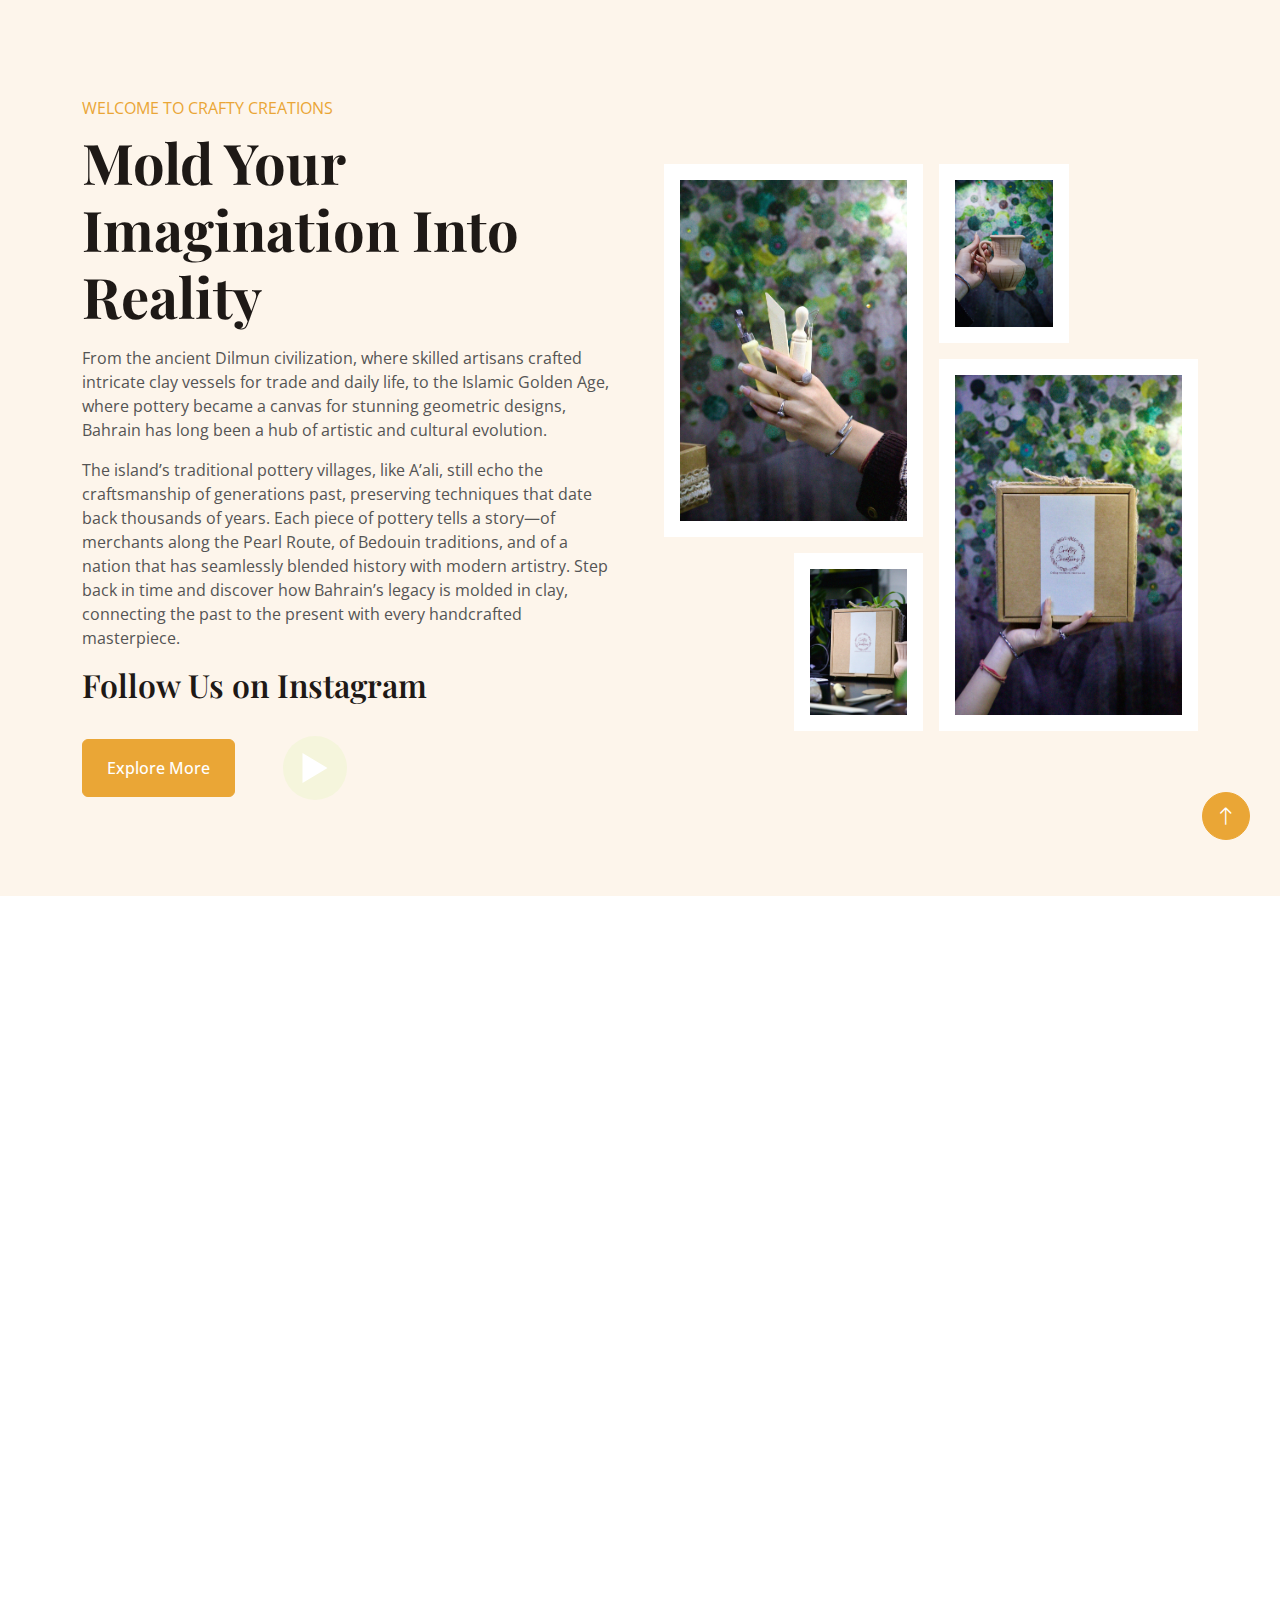
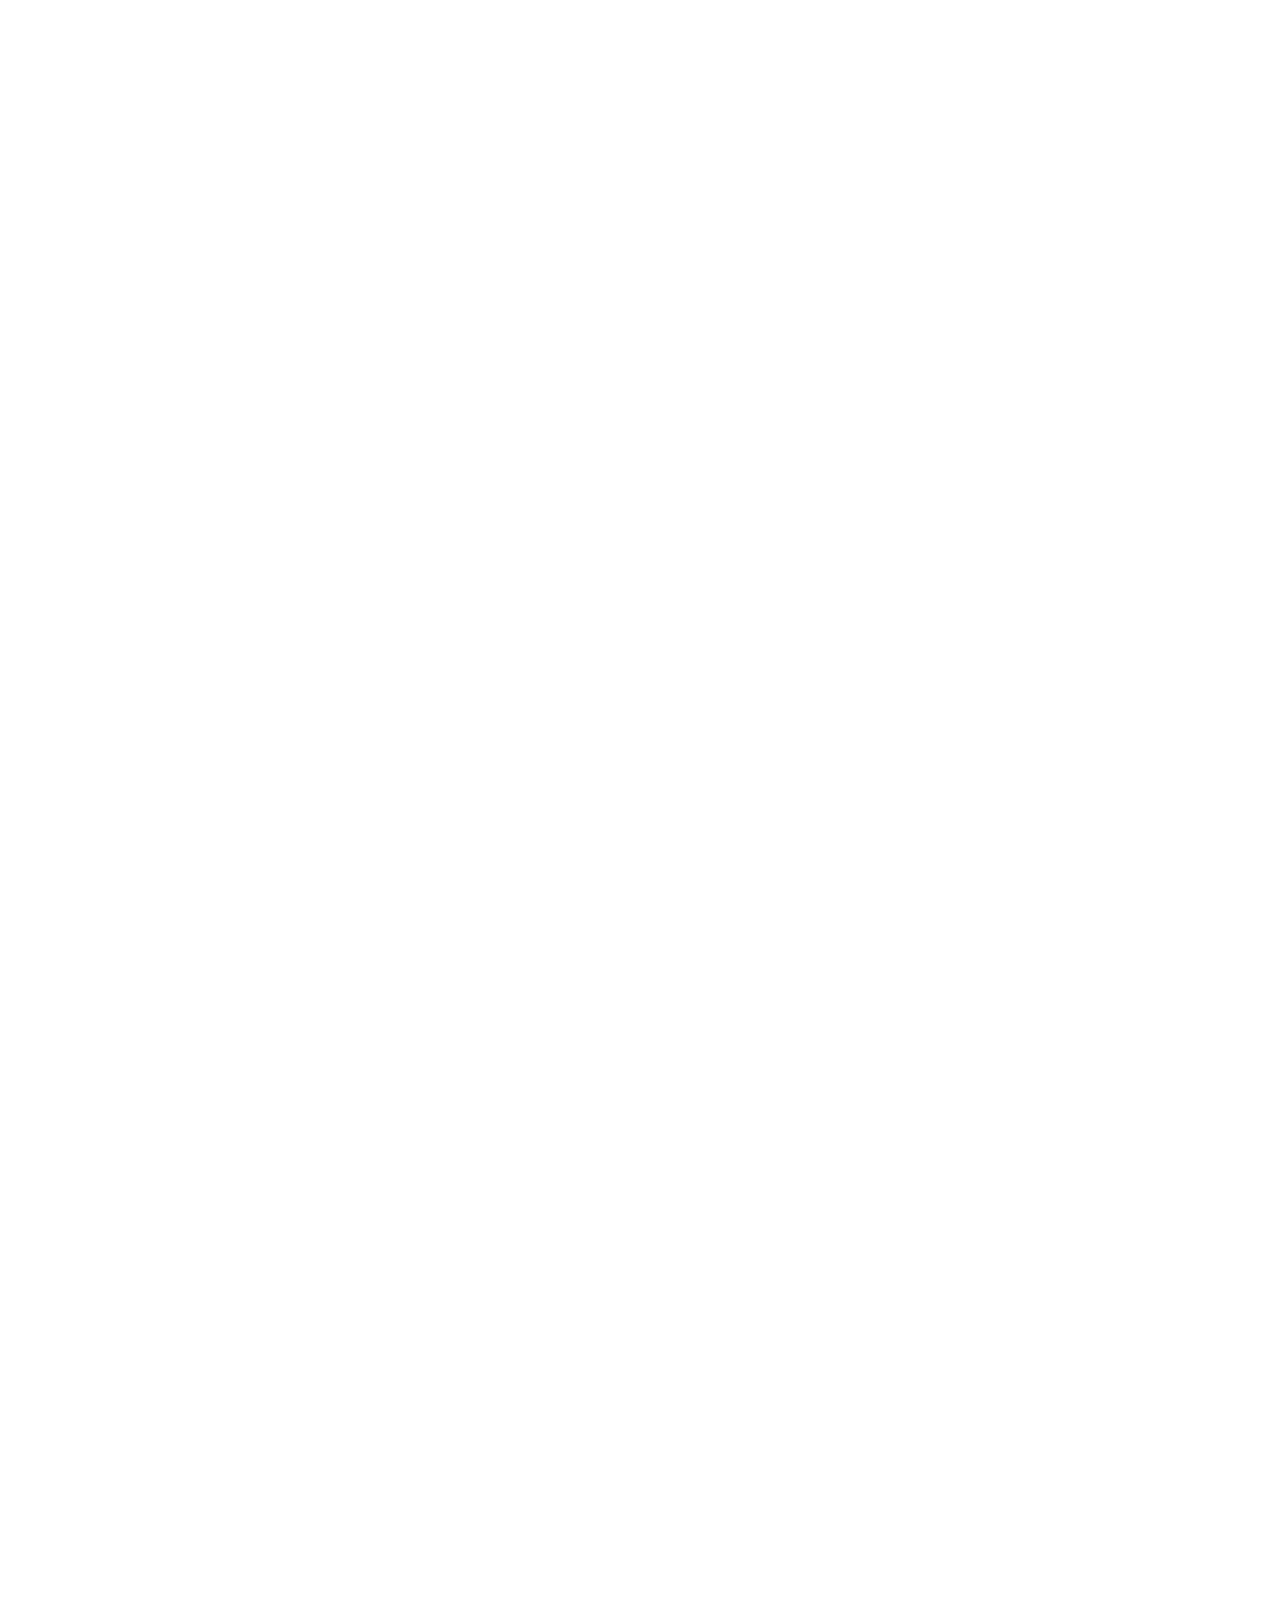
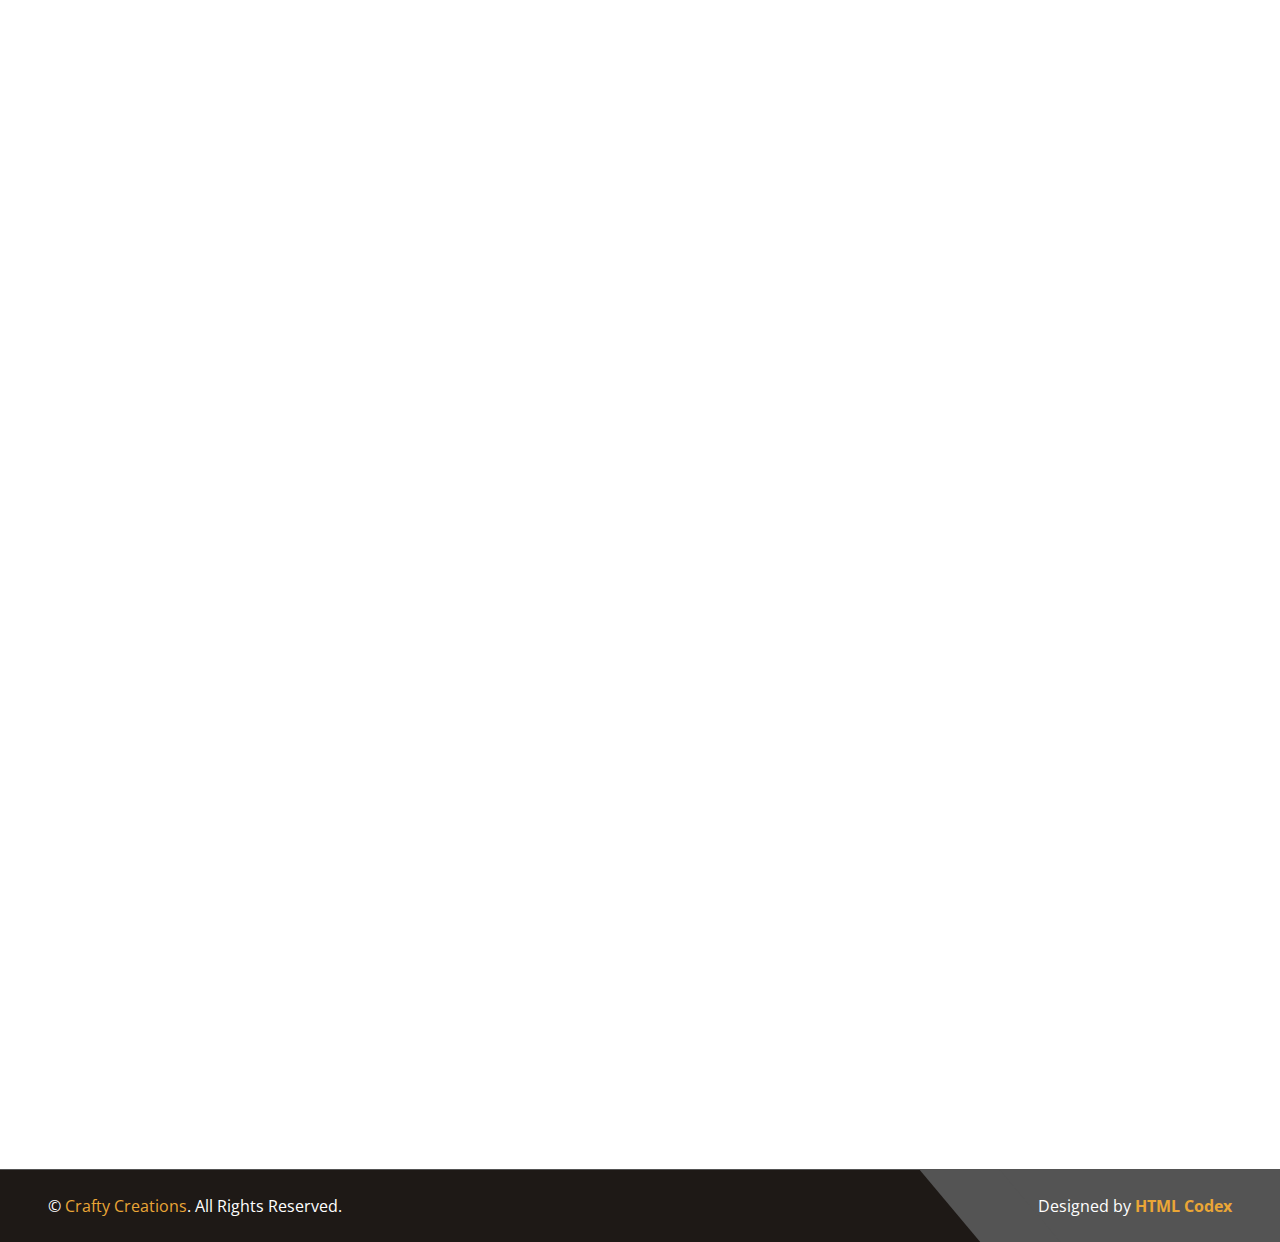
==== commit e72d968a: "Update index.html" ====
--- a/index.html
+++ b/index.html
@@ -271,7 +271,7 @@
                             <div class="project-item">
                                 <img class="img-fluid" src="pics/dilmunmini.jpg" alt="">
                                 <a class="project-title h5 mb-0" href="img/project-6.jpg" data-lightbox="project">
-                                  Mini Dilmun Potter
+                                  Mini Dilmun Pottery
                                 </a>
                             </div>
                         </div>
@@ -481,4 +481,4 @@
     <script src="js/main.js"></script>
 </body>
 
-</html>+</html>
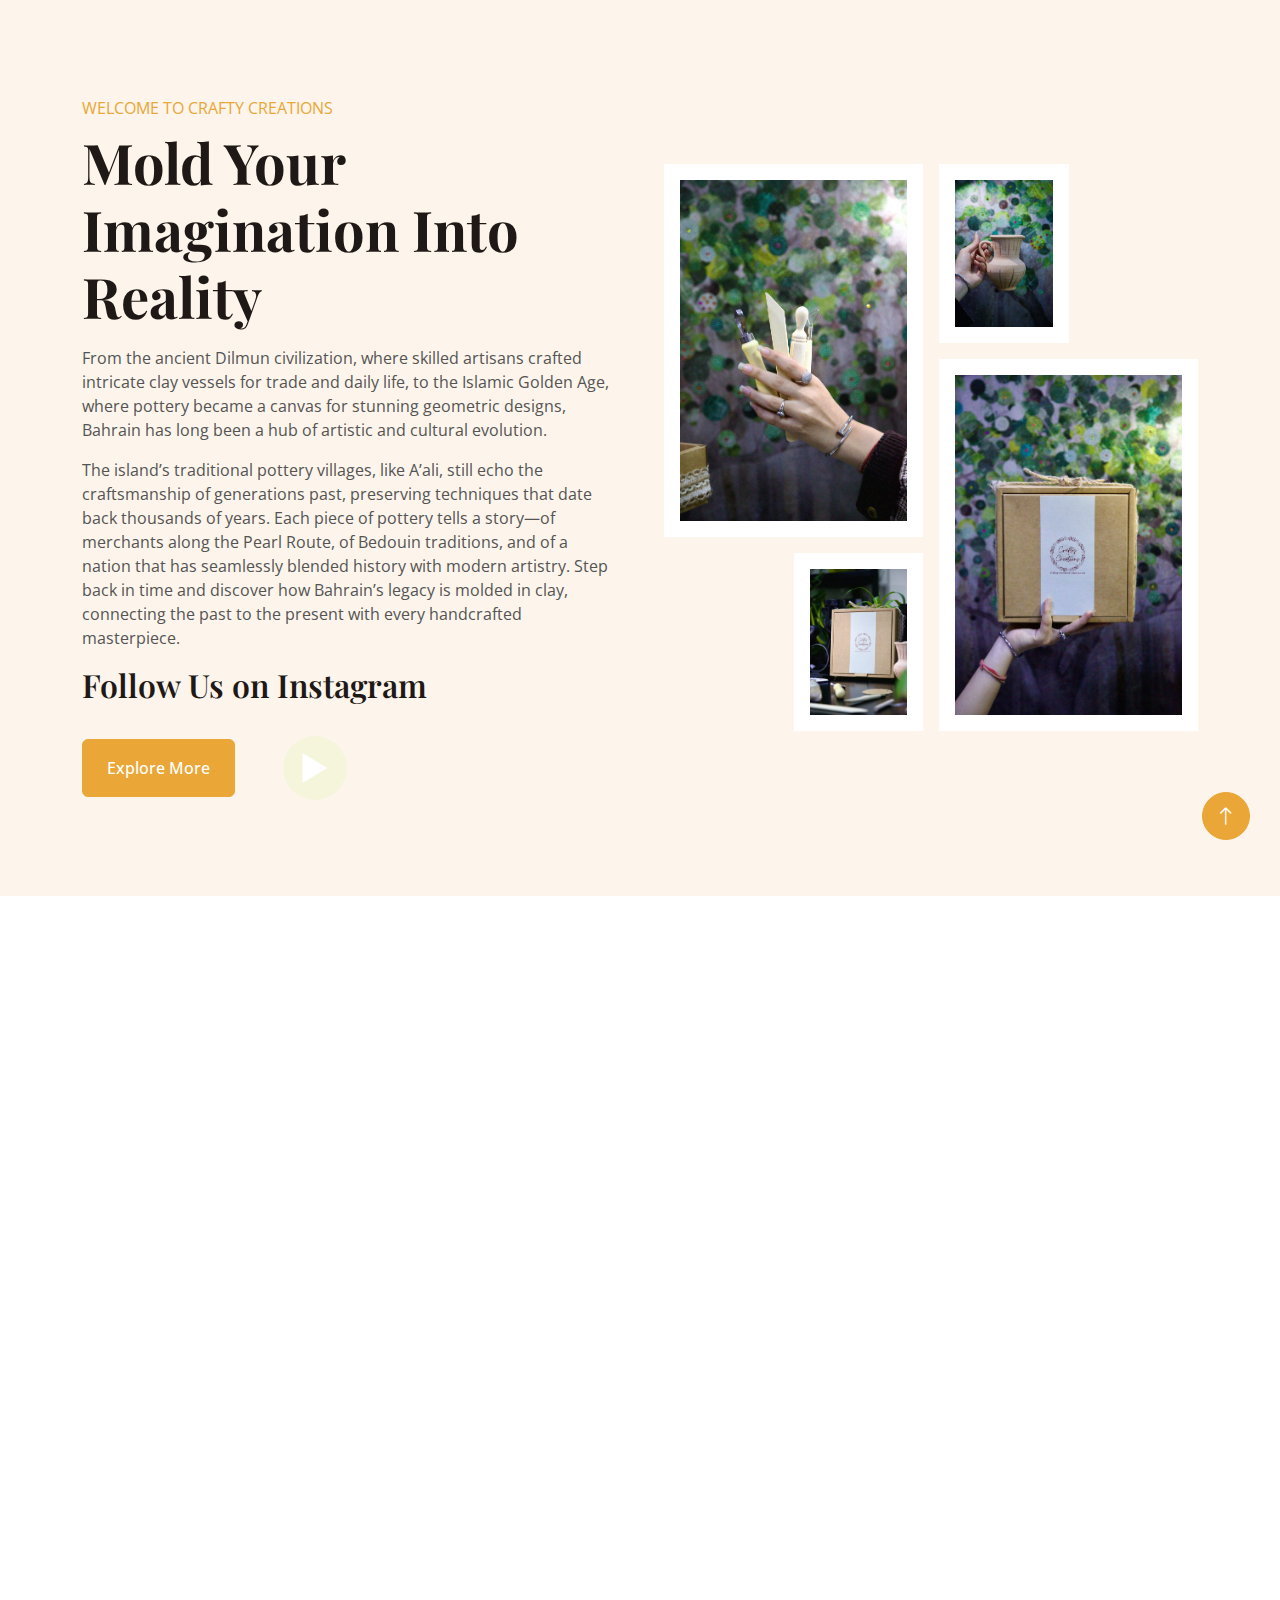
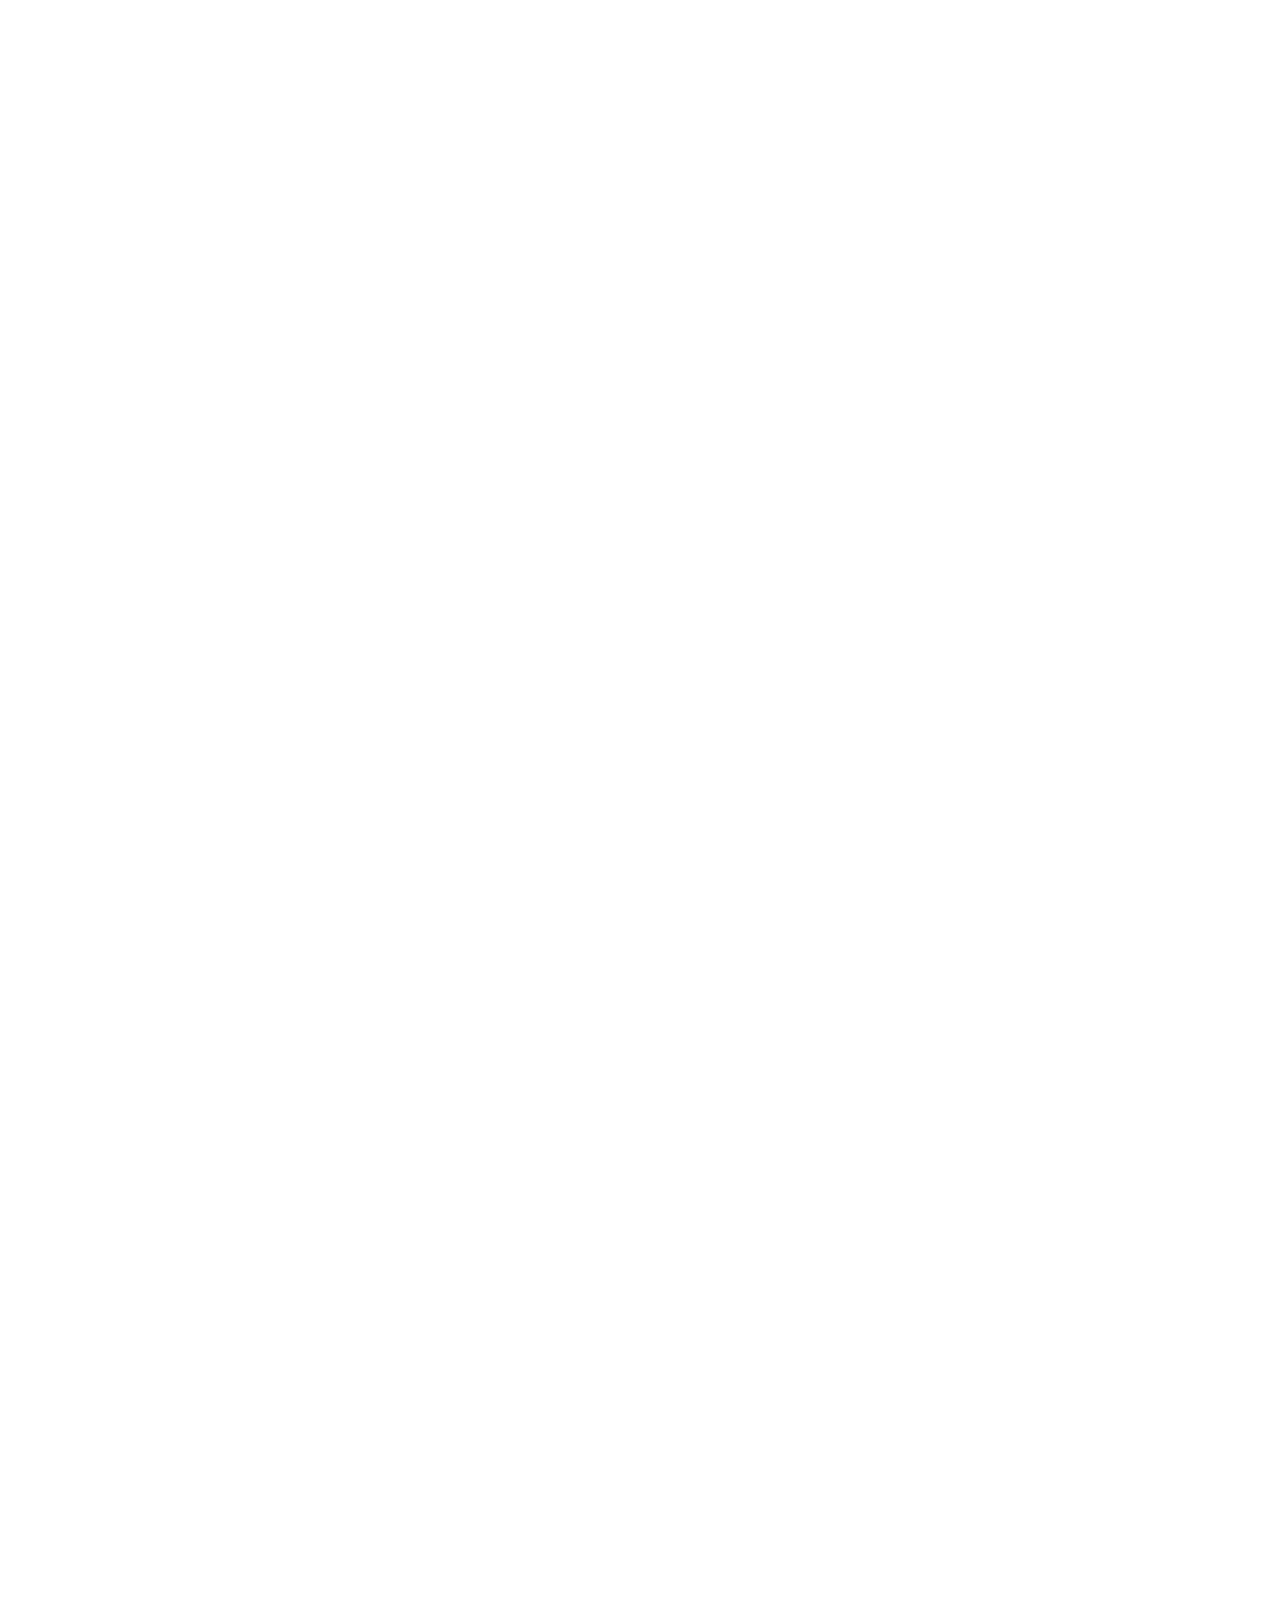
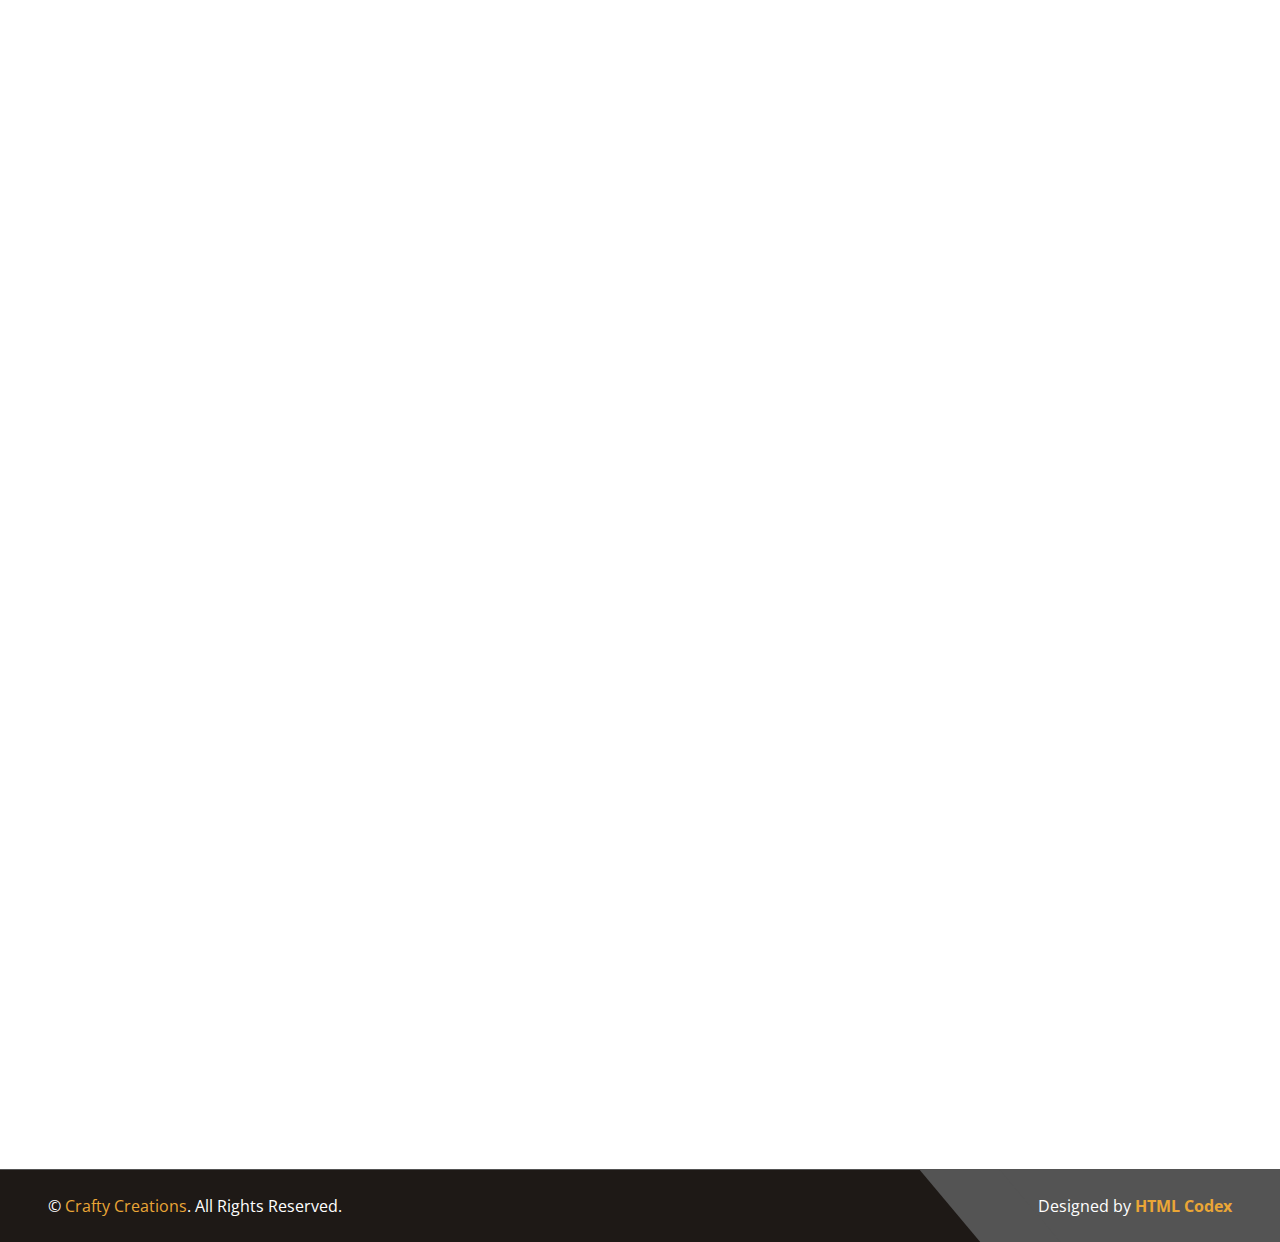
==== commit 057fcd8a: "Update index.html" ====
--- a/index.html
+++ b/index.html
@@ -407,10 +407,7 @@
                 <p><i class="fa fa-phone-alt me-2"></i>39800680</p>
                 <p><i class="fa fa-envelope me-2"></i>Craftycreationsbahrain@gmail.com</p>
                 <div class="d-flex justify-content-start mt-4">
-                    <a class="btn btn-square btn-outline-primary rounded-circle me-2" href="#"><i class="fab fa-twitter"></i></a>
-                    <a class="btn btn-square btn-outline-primary rounded-circle me-2" href="#"><i class="fab fa-facebook-f"></i></a>
-                    <a class="btn btn-square btn-outline-primary rounded-circle me-2" href="#"><i class="fab fa-linkedin-in"></i></a>
-                    <a class="btn btn-square btn-outline-primary rounded-circle me-2" href="#"><i class="fab fa-instagram"></i></a>
+                    <a class="btn btn-square btn-outline-primary rounded-circle me-2" href="https://www.instagram.com/craftycreationsbahrain?utm_source=ig_web_button_share_sheet&igsh=ZDNlZDc0MzIxNw=="><i class="fab fa-instagram"></i></a>
                 </div>
             </div>
             <div class="col-lg-6 ps-lg-5">
